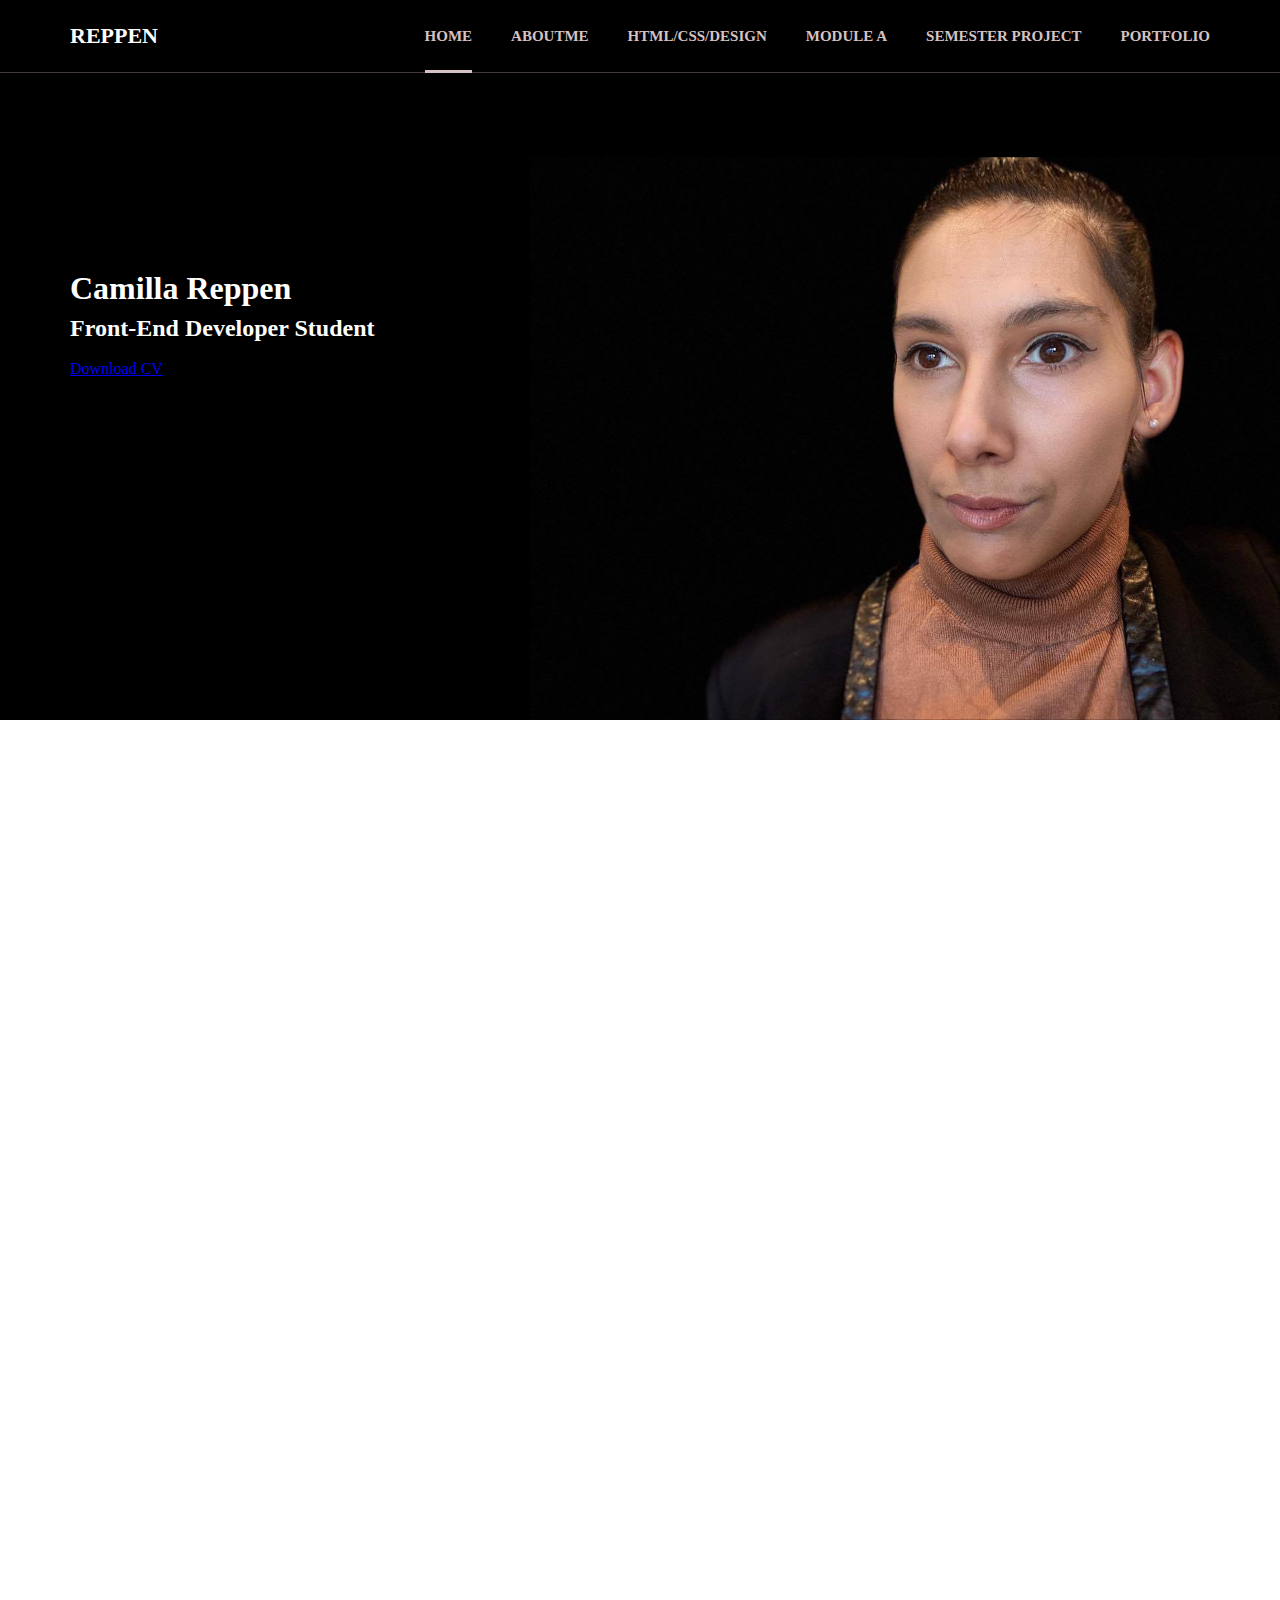
==== index.html @ c0e28844 "started-hero-banner" ====
<!DOCTYPE html>
<html lang="en">
<head>
    <meta charset="UTF-8">
    <meta name="viewport" content="width=device-width, initial-scale=1.0">
    <meta http-equiv="X-UA-Compatible" content="ie=edge">
    <link rel="stylesheet" href="./css/style.css">
    <title>Homepage</title>
</head>
<body>
    <!--Start Header-->
    <div class="wrapper">
<header>
    
<div class="container">
    <div class="row">
        <div class="brand-name">
            <a href="" class="logo">Reppen</a>
        </div>
    <div class="navbar">
            <ul>
                <li><a href="" class="active">Home</a></li>
                <li><a href="">AboutMe</a></li>
                <li><a href="">HTML/CSS/DESIGN</a></li>
                <li><a href="">Module A</a></li>
                <li><a href="">Semester Project</a></li>
                <li><a href="">Portfolio</a></li>
            </ul>
         </div>
        </div>
</div>
    
</header>
<!-- End Header-->

<!-- Start Home-->

<section class="home">
    <img src="images/hero-image.jpg">
    <div class="container">
        <div class="row full-screen">
            <div class="block"> 
            <div class="home-content">
                <h1>Camilla Reppen</h1>
                <h2>Front-End Developer Student</h2>
                <div class="cv-btn">
                    <a href="http://camilla-reppen.com/reppen/cv-camilla.pdf">Download CV</a>
                </div> 
            </div>
        </div>
        
        </div>
       
    </div>
</section>
<!-- End Home-->
</div>
</body>
</html>
---- css/style.css ----
*{
    box-sizing: border-box;
    margin: 0;
}

.container {
    max-width: 1140px;
    margin: auto;
}
.row {
    display: flex;
    flex-wrap: wrap;
}
header {
    position: absolute;
    left: 0px;
    right: 0px;
    border-bottom: 1px solid #423940;
    padding: 0px 15px;
    z-index: 10;
}
header .row {
    justify-content: space-between;
    align-items: center;
}
header .brand-name a {
    text-decoration: none;
    font-size: 22px;
    font-weight: 600;
    color: #ffffff;
    text-transform: uppercase;
    position: relative;
}

header .navbar ul {
    list-style: none;
    padding: 0;
    margin: 0;
}
header .navbar ul li {
    display: inline-block;
    margin-left: 35px;
}
header .navbar ul li a {
    font-size: 15px;
    text-decoration: none;
    line-height: 72px;
    color: #D6C2C2;
    display: block;
    font-weight: 600;
    position: relative;
    text-transform: uppercase;
}
header .navbar ul li a.active::before {
    content: '';
    height: 3px;
    background-color: #D6C2C2;
    width: 100%;
    position: absolute;
    left: 0px;
    bottom: -1px;
}
.home img {
    background-size: cover;
    background-position: center;
    width: 100%;
    position: relative;
}
.home .full-screen {
    min-height: 100vh;
}
.home h1 {
    position: absolute;
    top: 30%;
    color: #ffffff;
}
.home h2 {
    top: 35%;
    position: absolute;
    color: #ffffff;
}
.home .cv-btn {
    position: absolute;
    top: 40%;
}
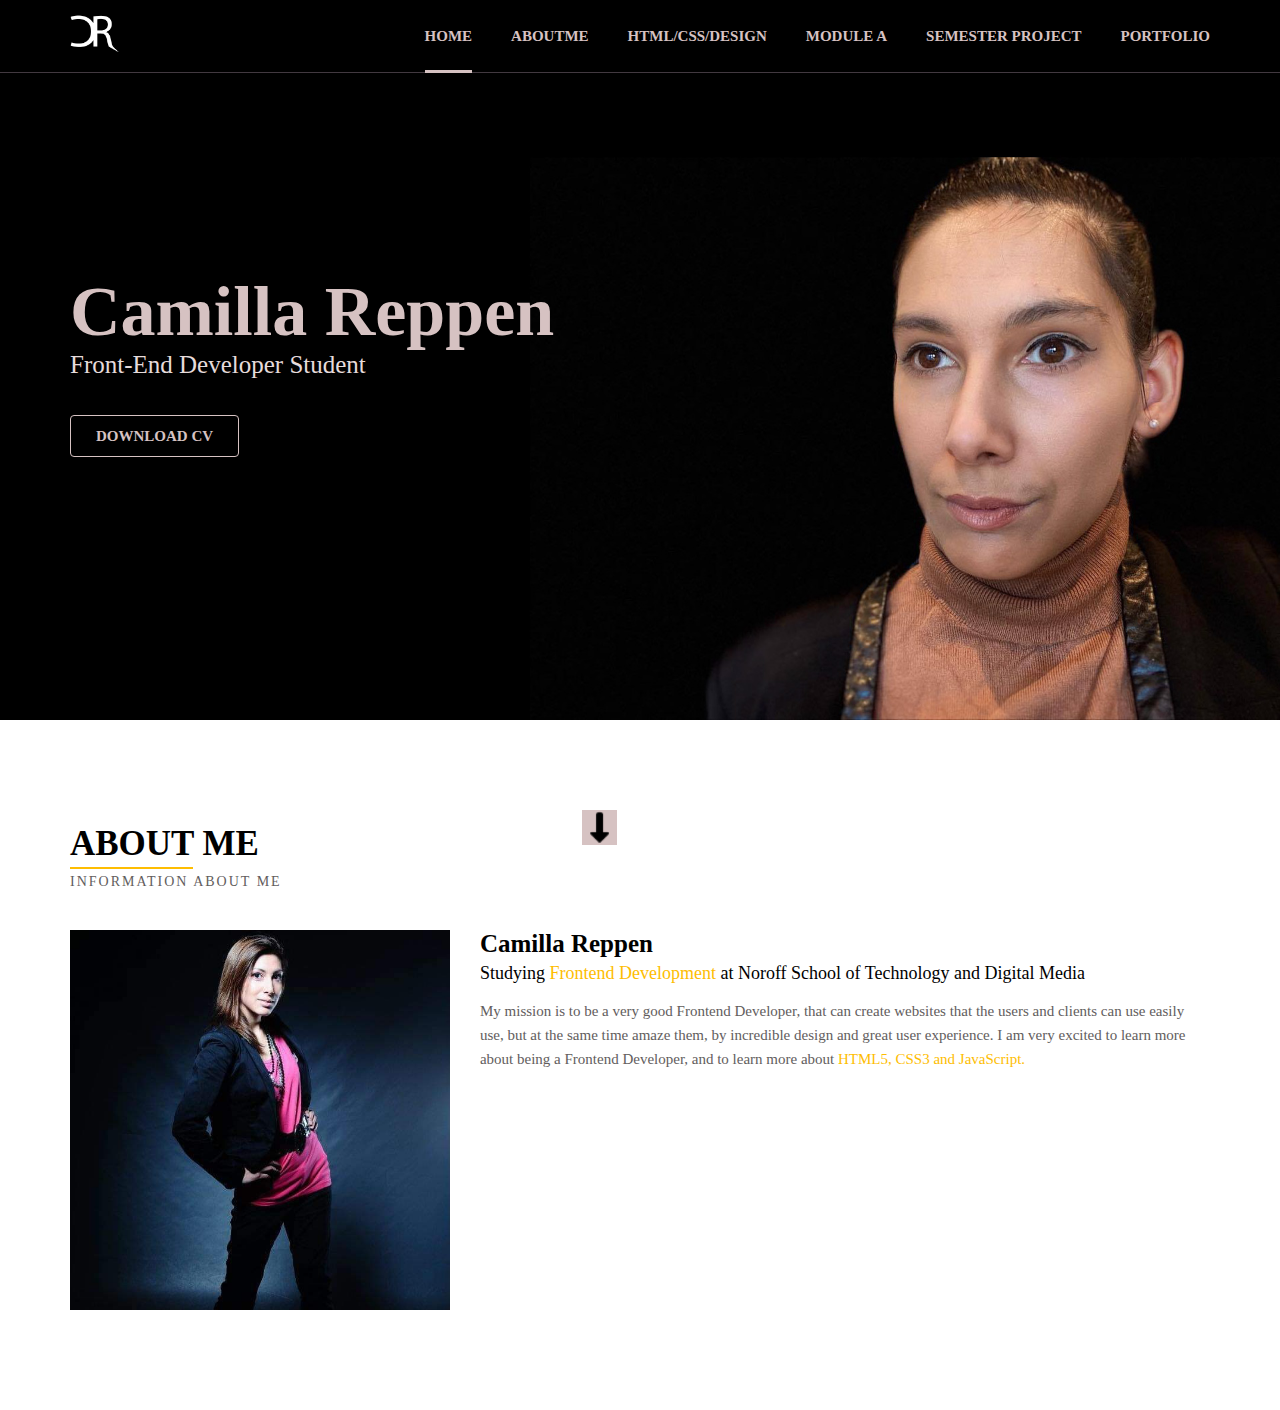
==== commit 5681cffa: "started-aboutMe" ====
--- a/index.html
+++ b/index.html
@@ -1,5 +1,6 @@
 <!DOCTYPE html>
 <html lang="en">
+
 <head>
     <meta charset="UTF-8">
     <meta name="viewport" content="width=device-width, initial-scale=1.0">
@@ -7,53 +8,87 @@
     <link rel="stylesheet" href="./css/style.css">
     <title>Homepage</title>
 </head>
+
 <body>
     <!--Start Header-->
-    <div class="wrapper">
-<header>
-    
-<div class="container">
-    <div class="row">
-        <div class="brand-name">
-            <a href="" class="logo">Reppen</a>
-        </div>
-    <div class="navbar">
-            <ul>
-                <li><a href="" class="active">Home</a></li>
-                <li><a href="">AboutMe</a></li>
-                <li><a href="">HTML/CSS/DESIGN</a></li>
-                <li><a href="">Module A</a></li>
-                <li><a href="">Semester Project</a></li>
-                <li><a href="">Portfolio</a></li>
-            </ul>
-         </div>
-        </div>
-</div>
-    
-</header>
-<!-- End Header-->
 
-<!-- Start Home-->
+    <header>
 
-<section class="home">
-    <img src="images/hero-image.jpg">
-    <div class="container">
-        <div class="row full-screen">
-            <div class="block"> 
-            <div class="home-content">
-                <h1>Camilla Reppen</h1>
-                <h2>Front-End Developer Student</h2>
-                <div class="cv-btn">
-                    <a href="http://camilla-reppen.com/reppen/cv-camilla.pdf">Download CV</a>
-                </div> 
+        <div class="container">
+            <div class="row">
+                <div class="brand-name">
+                    <a href="" class="logo"><img src="images/Untitled-1.png" width="50px;"> </a>
+                </div>
+                <div class="navbar">
+                    <ul>
+                        <li><a href="" class="active">Home</a></li>
+                        <li><a href="">AboutMe</a></li>
+                        <li><a href="">HTML/CSS/DESIGN</a></li>
+                        <li><a href="">Module A</a></li>
+                        <li><a href="">Semester Project</a></li>
+                        <li><a href="">Portfolio</a></li>
+                    </ul>
+                </div>
             </div>
         </div>
-        
+
+    </header>
+    <!-- End Header-->
+
+    <!-- Start Home-->
+
+    <section class="home">
+        <img src="images/hero-image.jpg">
+        <div class="container">
+            <div class="row full-screen">
+                <div class="block">
+                    <div class="home-content">
+                        <h1>Camilla Reppen</h1>
+                        <h2>Front-End Developer Student</h2>
+                        <div class="cv-btn">
+                            <a href="http://camilla-reppen.com/reppen/cv-camilla.pdf">Download CV</a>
+                        </div>
+                    </div>
+                </div>
+                <div class="arrow">
+                    <img src="images/icons8-down-arrow-30.png">
+                </div>
+            </div>
         </div>
-       
-    </div>
-</section>
-<!-- End Home-->
-</div>
+    </section>
+    <!-- End Home-->
+
+    <!-- Start About Me-->
+    <section class="about-me">
+        <div class="container">
+            <div class="row">
+                <div class="section-title">
+                    <h1>About Me</h1>
+                    <p class="small">Information About Me</p>
+                </div>
+            </div>
+            <div class="row">
+                <div class="about-content">
+                    <div class="row">
+                    <div class="about-img">
+                        <img src="images/img2.jpg" width="400px">
+                    </div>
+                    <div class="text">
+                        <h4>Camilla Reppen</h4>
+                        <h6>Studying <span>Frontend Development</span> at Noroff School of Technology and Digital Media
+                        </h6>
+                        <p>My mission is to be a very good Frontend Developer, that can create 
+                            websites that the users and clients can use easily use, but at the same time 
+                            amaze them, by incredible design and great user experience. I
+                            am very excited to learn more about being a Frontend Developer, and to learn more about
+                        <span>HTML5, CSS3 and JavaScript.</span> </p>
+                    </div>
+                </div>
+                </div>
+            </div>
+        </div>
+        <!-- End About Me-->
+
 </body>
+
 </html>--- a/css/style.css
+++ b/css/style.css
@@ -1,10 +1,10 @@
-
 
 *{
     box-sizing: border-box;
     margin: 0;
 }
 
+ /* NAVIGATION*/
 .container {
     max-width: 1140px;
     margin: auto;
@@ -53,36 +53,147 @@
     position: relative;
     text-transform: uppercase;
 }
-header .navbar ul li a.active::before {
+header .navbar ul li a::before {
     content: '';
     height: 3px;
     background-color: #D6C2C2;
-    width: 100%;
+    width: 0%;
     position: absolute;
     left: 0px;
     bottom: -1px;
+    transition: all .5s ease;
 }
+header .navbar ul li a:hover::before {
+    width: 100%;
+    left: 0;
+}
+header .navbar ul li a.active::before {
+    width: 100%;
+    left: 0;
+}
+ /* HOMEPAGE */
 .home img {
     background-size: cover;
     background-position: center;
     width: 100%;
     position: relative;
 }
-.home .full-screen {
-    min-height: 100vh;
-}
 .home h1 {
     position: absolute;
     top: 30%;
-    color: #ffffff;
+    color: #D6C2C2;
+    font-size: 70px;
+    font-weight: 600;
+    margin: 0;
+    line-height: 1.2;
 }
 .home h2 {
     top: 35%;
     position: absolute;
-    color: #ffffff;
+    color: #E6DBDB;
+    font-size: 25px;
+    font-weight: 500;
+    margin: 0;
+    padding: 0;
+    line-height: 4;
 }
 .home .cv-btn {
     position: absolute;
     top: 40%;
+    line-height: 7;
+    padding-top: 20px;
 }
-
+.home .cv-btn a {
+    border-radius: 4px;
+    color: #D6C2C2;
+    border: 1px solid #D6C2C2;
+    padding: 12px 25px;
+    text-decoration: none;
+    font-size: 15px;
+    text-transform: uppercase;
+    font-weight: 600;
+    transition: all .5s ease;
+    background-color: transparent;
+}
+.home .cv-btn a:hover {
+    background-color: #D6C2C2;
+    color: black;
+}
+.home .arrow img {
+    background-color: #D6C2C2;
+    position: absolute;
+    width: 35px;
+    top: 90%;
+    margin-left: 40%;
+}
+ /* ABOUT ME */
+.about-me {
+  padding: 100px 15px;
+}
+.about-me .section-title {
+    flex: 0 0 100%;
+    max-width: 100%;
+    margin-bottom: 40px;
+}
+.about-me .section-title h1 {
+    display: inline-block;
+    font-size: 35px;
+    text-transform: uppercase;
+    font-weight: 700;
+    margin: 0 0 5px;
+    color: black;
+    position: relative;
+    padding-bottom: 5px;
+}
+.about-me .section-title h1:before {
+    content: '';
+    left: 0;
+    position: absolute;
+    height: 2px;
+    right: 35%;
+    background-color: #febd01;
+    bottom: 0px;
+}
+.about-me .section-title p.small {
+    display: block;
+    color: #625D5D;
+    text-transform: uppercase;
+    font-size: 14px;
+    font-weight: 400;
+    letter-spacing: 2px;
+}
+.about-me .about-content .about-img {
+    flex: 0 0 33.33%;
+    max-width: 33.33%;
+}
+.about-me .about-content .about-img img {
+    width: 100%;
+    display: block;
+}
+.about-me .about-content .text {
+    flex: 0 0 66.66%;
+    max-width: 66.66%;
+    padding-left: 30px;
+}
+.about-me .about-content .text h4 {
+    font-size: 25px;
+    font-weight: 600;
+    margin: 0 0 5px;
+}
+.about-me .about-content .text h6 {
+    font-size: 18px;
+    font-weight: 500;
+    margin: 0 0 15px;
+}
+.about-me .about-content .text h6 span {
+    color: #febd01;
+}
+.about-me .about-content .text p {
+    font-size: 15px;
+    font-weight: 400;
+    line-height: 24px;
+    color: #625D5D;
+}
+.about-me .about-content .text p span {
+    color: #febd01;
+}
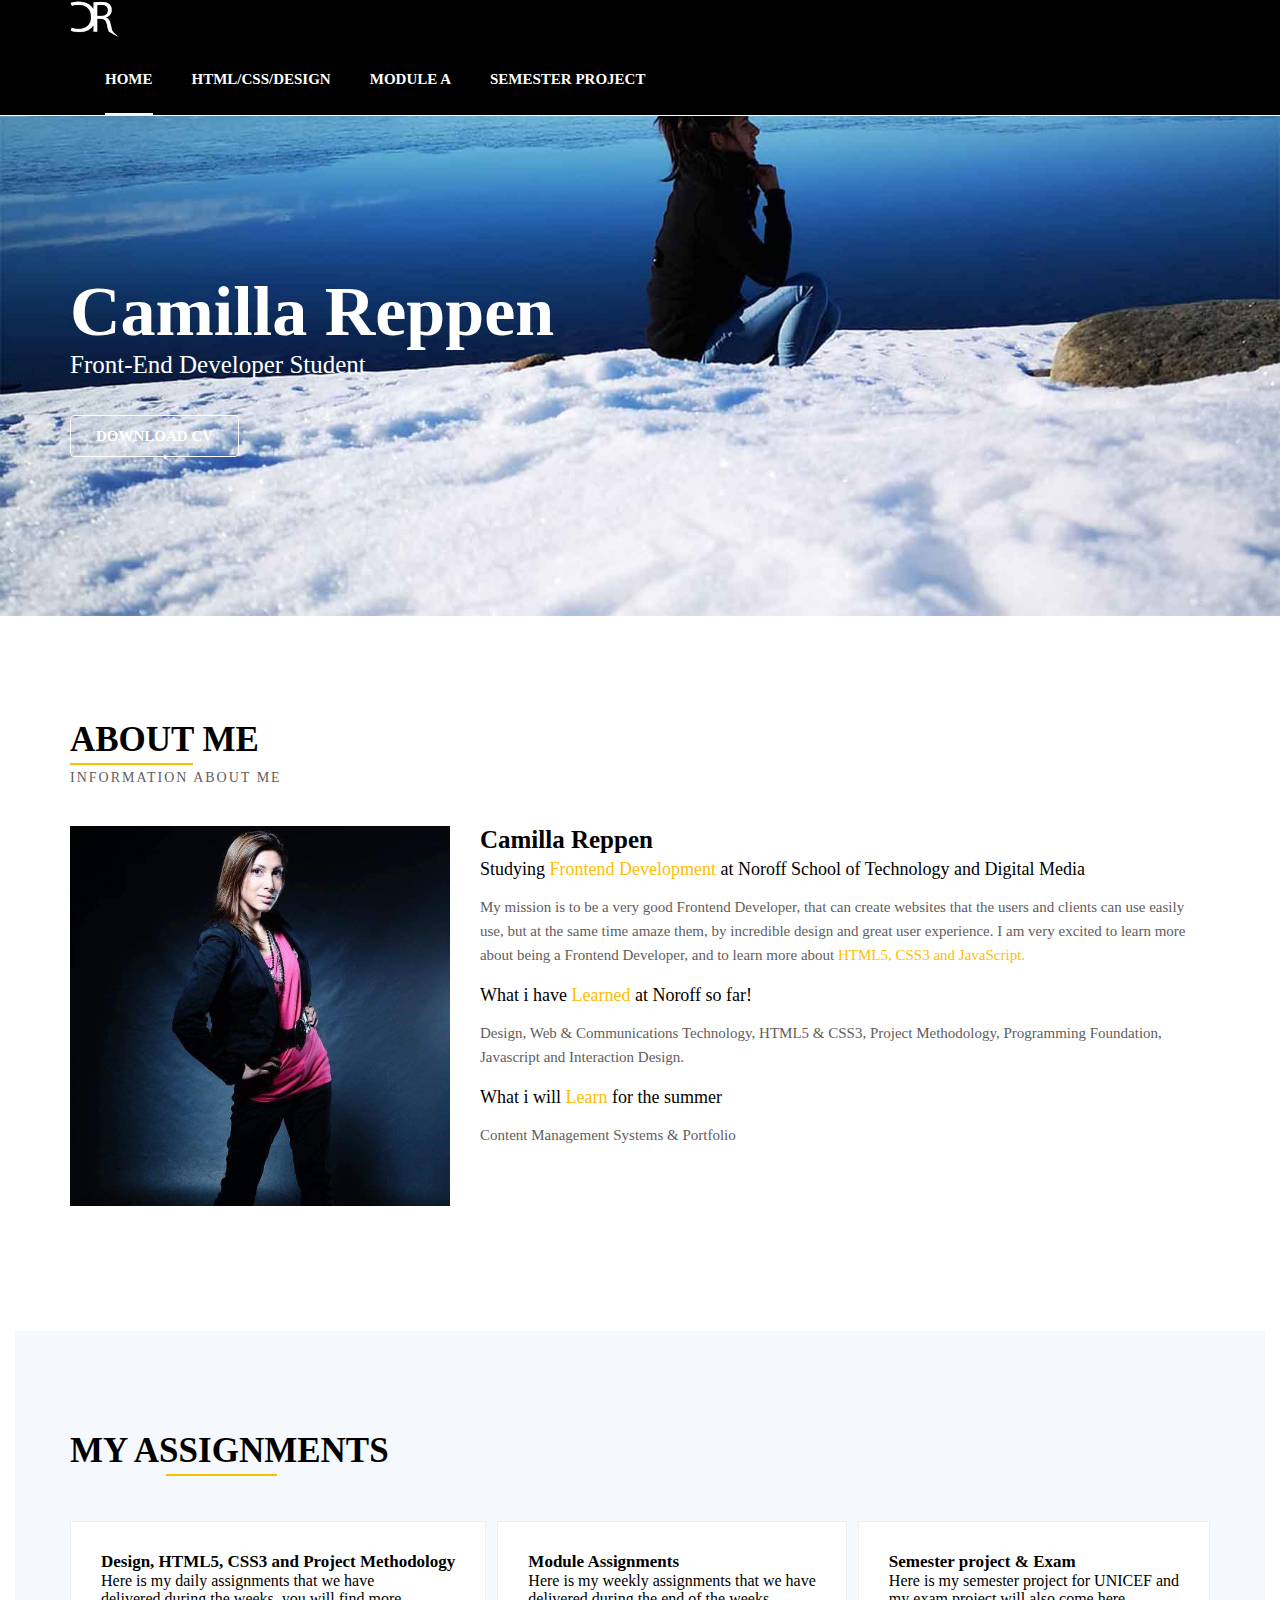
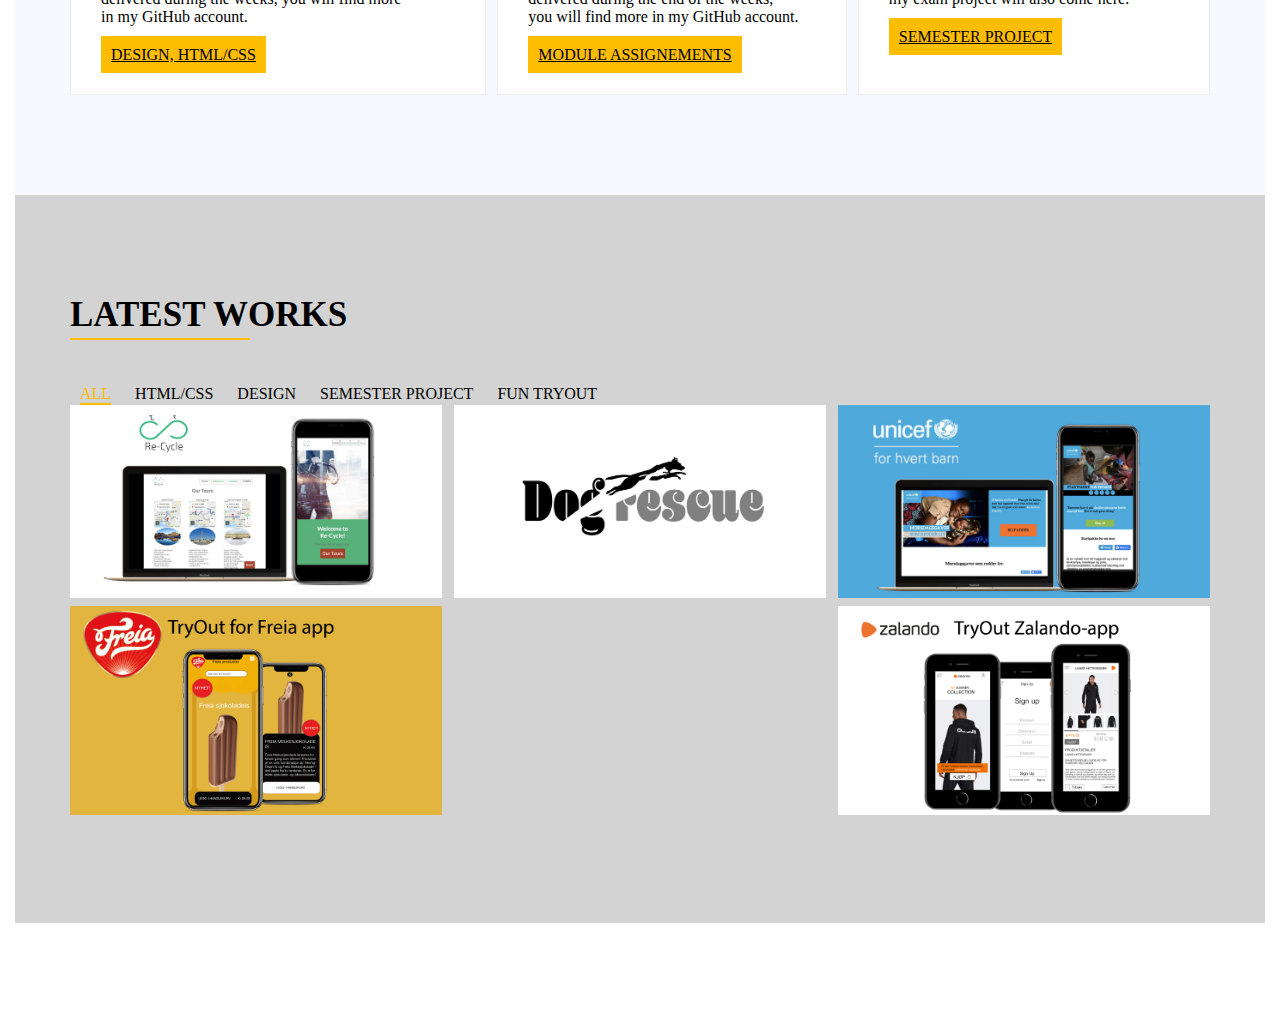
==== commit fd4c2da8: "in progress" ====
--- a/index.html
+++ b/index.html
@@ -15,18 +15,16 @@
     <header>
 
         <div class="container">
-            <div class="row">
+            <div class="row-navbar">
                 <div class="brand-name">
                     <a href="" class="logo"><img src="images/Untitled-1.png" width="50px;"> </a>
                 </div>
                 <div class="navbar">
                     <ul>
-                        <li><a href="" class="active">Home</a></li>
-                        <li><a href="">AboutMe</a></li>
-                        <li><a href="">HTML/CSS/DESIGN</a></li>
-                        <li><a href="">Module A</a></li>
-                        <li><a href="">Semester Project</a></li>
-                        <li><a href="">Portfolio</a></li>
+                        <li><a href="index.html" class="active">Home</a></li>
+                        <li><a href="html&css.html">HTML/CSS/DESIGN</a></li>
+                        <li><a href="module.html">Module A</a></li>
+                        <li><a href="semester.html">Semester Project</a></li>
                     </ul>
                 </div>
             </div>
@@ -38,7 +36,7 @@
     <!-- Start Home-->
 
     <section class="home">
-        <img src="images/hero-image.jpg">
+        <img src="images/me.jpg">
         <div class="container">
             <div class="row full-screen">
                 <div class="block">
@@ -49,9 +47,6 @@
                             <a href="http://camilla-reppen.com/reppen/cv-camilla.pdf">Download CV</a>
                         </div>
                     </div>
-                </div>
-                <div class="arrow">
-                    <img src="images/icons8-down-arrow-30.png">
                 </div>
             </div>
         </div>
@@ -70,25 +65,133 @@
             <div class="row">
                 <div class="about-content">
                     <div class="row">
-                    <div class="about-img">
-                        <img src="images/img2.jpg" width="400px">
+                        <div class="about-img">
+                            <img src="images/img2.jpg" width="400px">
+                        </div>
+                        <div class="text">
+                            <h4>Camilla Reppen</h4>
+                            <h6>Studying <span>Frontend Development</span> at Noroff School of Technology and Digital
+                                Media
+                            </h6>
+                            <p>My mission is to be a very good Frontend Developer, that can create
+                                websites that the users and clients can use easily use, but at the same time
+                                amaze them, by incredible design and great user experience. I
+                                am very excited to learn more about being a Frontend Developer, and to learn more about
+                                <span>HTML5, CSS3 and JavaScript.</span> </p>
+                            <br>
+                            <h6>What i have <span>Learned</span> at Noroff so far!
+                            </h6>
+                            <p>Design, Web & Communications Technology, HTML5 & CSS3,
+                                Project Methodology, Programming Foundation, Javascript and Interaction Design.
+                            </p>
+                            <br>
+                            <h6>What i will <span>Learn</span> for the summer</h6>
+                            <p>Content Management Systems & Portfolio</p>
+                        </div>
                     </div>
-                    <div class="text">
-                        <h4>Camilla Reppen</h4>
-                        <h6>Studying <span>Frontend Development</span> at Noroff School of Technology and Digital Media
-                        </h6>
-                        <p>My mission is to be a very good Frontend Developer, that can create 
-                            websites that the users and clients can use easily use, but at the same time 
-                            amaze them, by incredible design and great user experience. I
-                            am very excited to learn more about being a Frontend Developer, and to learn more about
-                        <span>HTML5, CSS3 and JavaScript.</span> </p>
-                    </div>
-                </div>
                 </div>
             </div>
         </div>
         <!-- End About Me-->
 
+        <!-- Start My assignments-->
+        <div class="assignments">
+            <div class="container">
+                <div class="row">
+                    <div class="section-title text-center">
+                        <h1>My Assignments</h1>
+                    </div>
+                </div>
+                <div class="row">
+                    <div class="assignments-content">
+                            <div class="box">
+                                <h5>Design, HTML5, CSS3 and Project Methodology</h5>
+                                <p>Here is my daily assignments that we have<br> delivered during the weeks,
+                                    you will find more<br> in my GitHub account.
+                                </p>
+                                <div class="buttons"><a href="html&css.html">DESIGN, HTML/CSS</a> </div>
+                            </div>
+                            <div class="box">
+                                <h5>Module Assignments</h5>
+                                <p>Here is my weekly assignments that we have<br> delivered during the end of the weeks,<br>
+                                    you will find more in my GitHub account.
+                                </p>
+                                <div class="buttons"> <a href="module.html">MODULE ASSIGNEMENTS</a></div>
+                            </div>
+                            <div class="box">
+                                <h5>Semester project & Exam</h5>
+                                <p>Here is my semester project for UNICEF and <br>my exam project will also come here.
+                                </p>
+                                <div class="buttons"><a href="semester.html">SEMESTER PROJECT</a> </div>
+                            </div>
+                    </div>
+                </div>
+            </div>
+        </div>
+            <!-- End My assignments-->
+
+            <!-- Start portfolio Work-->
+        <section class="portfolio">
+            <div class="container">
+                <div class="row">
+                    <div class="section-title text-center">
+                        <h1>Latest Works</h1>
+                    </div>
+                    <div class="row">
+                        <div class="filter-buttons">
+                            <ul>
+                                <li class="active" data-targen="all">All</li>
+                                <li data-targen="html/css">HTML/CSS</li>
+                                <li data-targen="design">Design</li>
+                                <li data-targen="semesterproject">Semester Project</li>
+                                <li data-targen="tryout">Fun Tryout</li>
+                            </ul>
+                        </div>
+                    </div>
+                    <div class="row">
+                        <div class="portfolio-gallery">
+                            <div class="item" data-id="html/css">
+                                <img src="images/re-cycle-image.jpg" alt="portfolio">
+                                <div class="overlay">
+                                    <span class="fa fa-plus"></span>
+                                    <h4>HTML/CSS</h4>
+                                </div>
+                            </div>
+                            <div class="item" data-id="design">
+                                <img src="images/dog-recue-logo.jpg" alt="portfolio">
+                                <div class="overlay">
+                                    <span class="fa fa-plus"></span>
+                                    <h4>Design</h4>
+                                </div>
+                            </div>
+                            <div class="item" data-id="semesterproject">
+                                <img src="images/image-unicef.jpg" alt="portfolio">
+                                <div class="overlay">
+                                    <span class="fa fa-plus"></span>
+                                    <h4>Semester Project</h4>
+                                </div>
+                            </div>
+                            <div class="item" data-id="tryout">
+                                <img src="images/freia-app.jpg" alt="portfolio">
+                                <div class="overlay">
+                                    <span class="fa fa-plus"></span>
+                                    <h4>Fun Tryout</h4>
+                                </div>
+                            </div>
+                            <div class="item" data-id="tryout">
+                                <img src="images/zalando-app.jpg" alt="portfolio">
+                                <div class="overlay">
+                                    <span class="fa fa-plus"></span>
+                                    <h4>Fun Tryout</h4>
+                                </div>
+                            </div>
+                        </div>
+                    </div>
+                </div>
+            </div>
+        </section>
+        
+
 </body>
 
 </html>--- a/css/style.css
+++ b/css/style.css
@@ -17,9 +17,10 @@
     position: absolute;
     left: 0px;
     right: 0px;
-    border-bottom: 1px solid #423940;
+    border-bottom: 1px solid white;
     padding: 0px 15px;
     z-index: 10;
+    background-color: black;
 }
 header .row {
     justify-content: space-between;
@@ -33,7 +34,6 @@
     text-transform: uppercase;
     position: relative;
 }
-
 header .navbar ul {
     list-style: none;
     padding: 0;
@@ -47,7 +47,7 @@
     font-size: 15px;
     text-decoration: none;
     line-height: 72px;
-    color: #D6C2C2;
+    color: white;
     display: block;
     font-weight: 600;
     position: relative;
@@ -56,7 +56,7 @@
 header .navbar ul li a::before {
     content: '';
     height: 3px;
-    background-color: #D6C2C2;
+    background-color: whitesmoke;
     width: 0%;
     position: absolute;
     left: 0px;
@@ -77,11 +77,12 @@
     background-position: center;
     width: 100%;
     position: relative;
+    flex: 0 0 33.33%;
 }
 .home h1 {
     position: absolute;
     top: 30%;
-    color: #D6C2C2;
+    color: white;
     font-size: 70px;
     font-weight: 600;
     margin: 0;
@@ -90,7 +91,7 @@
 .home h2 {
     top: 35%;
     position: absolute;
-    color: #E6DBDB;
+    color: white;
     font-size: 25px;
     font-weight: 500;
     margin: 0;
@@ -105,8 +106,8 @@
 }
 .home .cv-btn a {
     border-radius: 4px;
-    color: #D6C2C2;
-    border: 1px solid #D6C2C2;
+    color: white;
+    border: 1px solid white;
     padding: 12px 25px;
     text-decoration: none;
     font-size: 15px;
@@ -119,12 +120,9 @@
     background-color: #D6C2C2;
     color: black;
 }
-.home .arrow img {
-    background-color: #D6C2C2;
-    position: absolute;
-    width: 35px;
-    top: 90%;
-    margin-left: 40%;
+
+.home-content{
+    flex: 0 0 66.66%;
 }
  /* ABOUT ME */
 .about-me {
@@ -197,3 +195,107 @@
 .about-me .about-content .text p span {
     color: #febd01;
 }
+
+/* assignments */
+
+.assignments {
+    background-color: #f5f8fd;
+    padding: 100px 0px;
+    margin-top: 10%;
+}
+.assignments .section-title h1:before {
+    left: 30%;
+}
+.assignments .assignments-content {
+    flex: 0 0 100%;
+    max-width: 100%;
+    display: flex;
+    flex-wrap: wrap;
+    justify-content: space-between;
+}
+.assignments .assignments-content .box {
+    background-color: #ffffff;
+    padding: 30px;
+    flex: 0 0 calc(33.33% -20px);
+    border: 1px solid #eeeeee;
+}
+.assignments .assignments-content .box h5 {
+    font-size: 17px;
+    font-weight: 600;
+    color: #000000;
+    margin: 0;
+}
+.assignments .assignments-content .box p {
+    margin-bottom: 20px;
+}
+.buttons a {
+    background-color: #febd01;
+    color: black;
+    padding: 10px;
+}
+
+/* Portfolio */
+
+.portfolio {
+    padding: 100px 15px;
+    background-color: lightgray;
+}
+.portfolio .section-title h1:before {
+    left: 30;
+}
+.portfolio .filter-buttons {
+    flex: 0 0 100%;
+    max-width: 100%;
+}
+.portfolio .filter-buttons ul {
+    list-style: none;
+    text-align: center;
+    padding: 0;
+}
+.portfolio .filter-buttons ul li {
+    display: inline-block;
+    margin: 0px 10px;
+    font-weight: 500;
+    color: #000000;
+    font-size: 16px;
+    text-transform: uppercase;
+    cursor: pointer;
+    padding-bottom: 0px;
+}
+.portfolio .filter-buttons ul li.active {
+    color: #febd01;
+    border-bottom: 2px solid #febd01;
+}
+.portfolio .portfolio-gallery {
+    flex: 0 0 100%;
+    max-width: 100%;
+    display: flex;
+    flex-wrap: wrap;
+    justify-content: space-between;
+}
+.portfolio .portfolio-gallery .item {
+    flex: 0 0 calc(33.33% - 8px);
+    max-width: calc(33.33% - 8px);
+    margin-bottom: 8px;
+}
+.portfolio .portfolio-gallery .item img {
+    width: 100%;
+    display: block;
+}
+.portfolio .portfolio-gallery .item .overlay {
+    display: none;
+}
+
+/* Assignments */
+.daysAssigments a {
+    background-color: #febd01;
+    color: black;
+    padding: 5px;
+}
+.daysAssigments h5 {
+    margin-bottom: 5%;
+    font-size: 20px;
+}
+.daysAssigments p {
+    margin-top: 5%;
+}
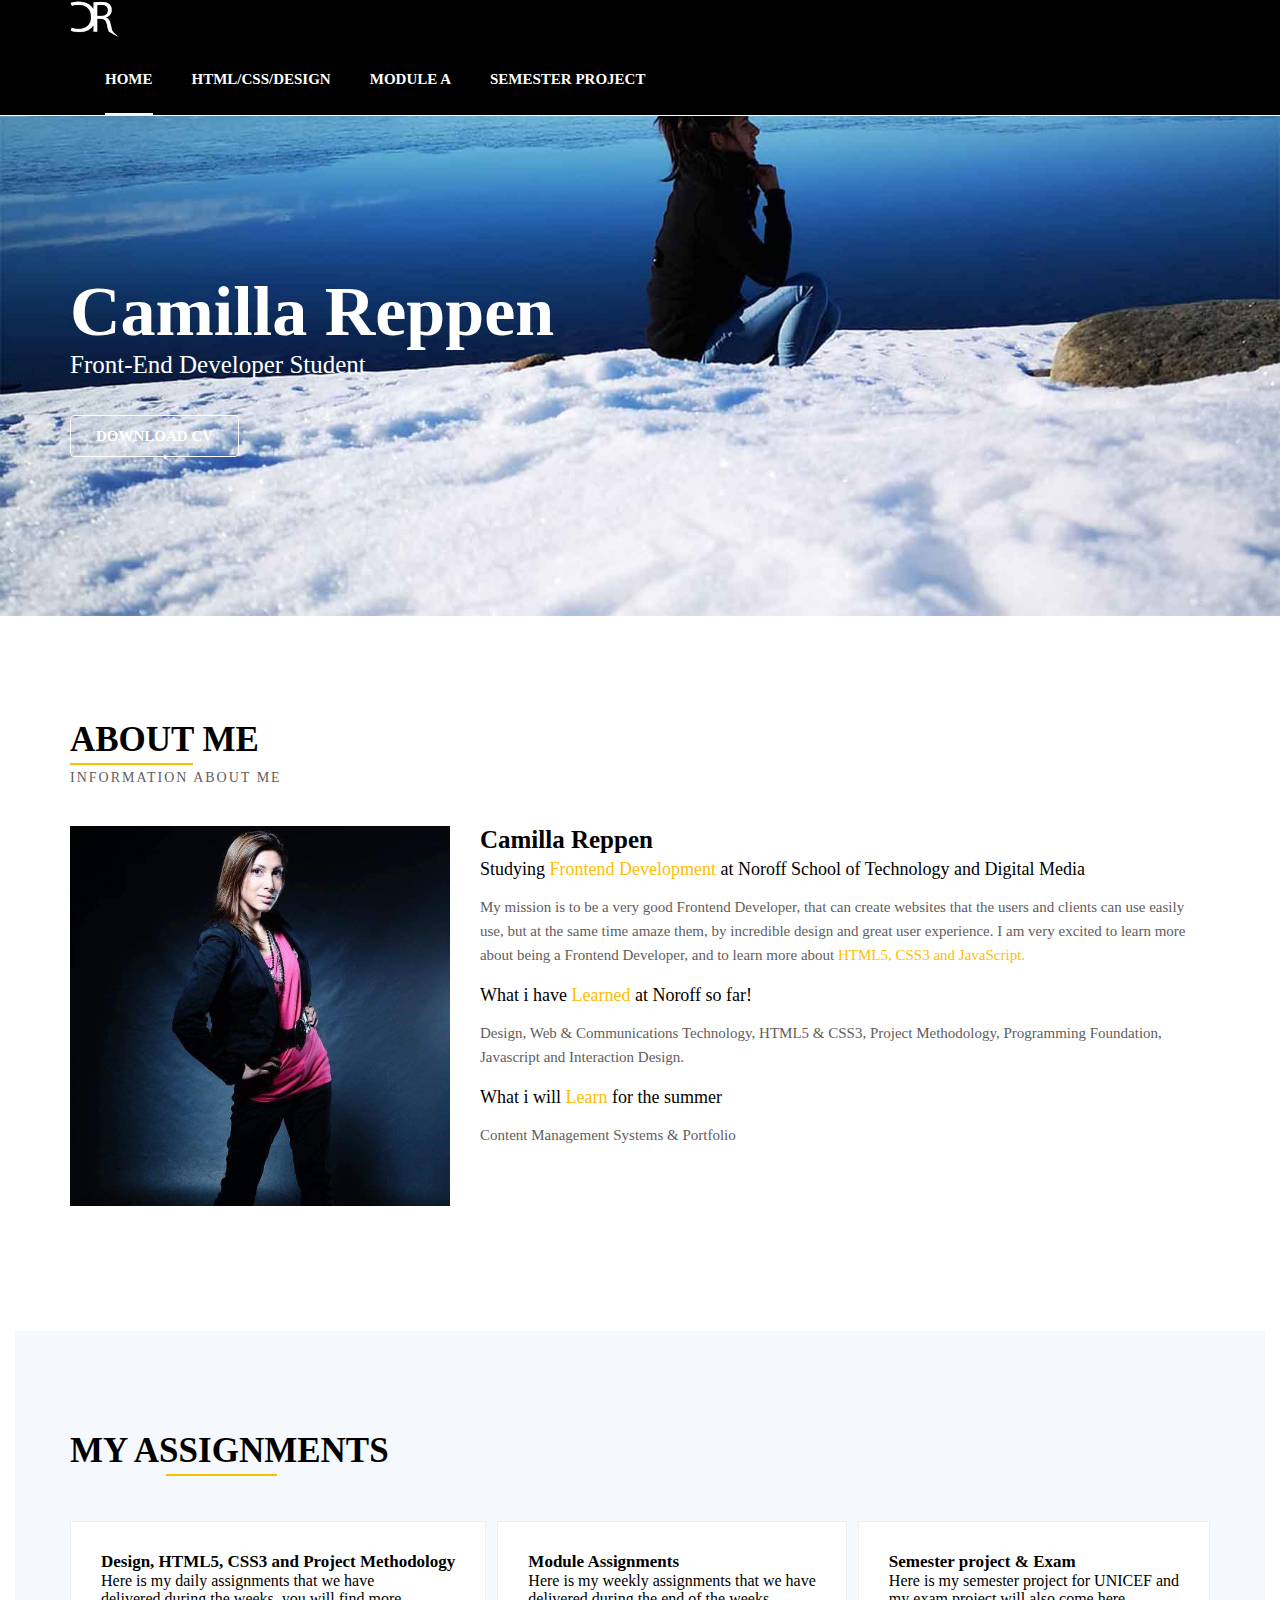
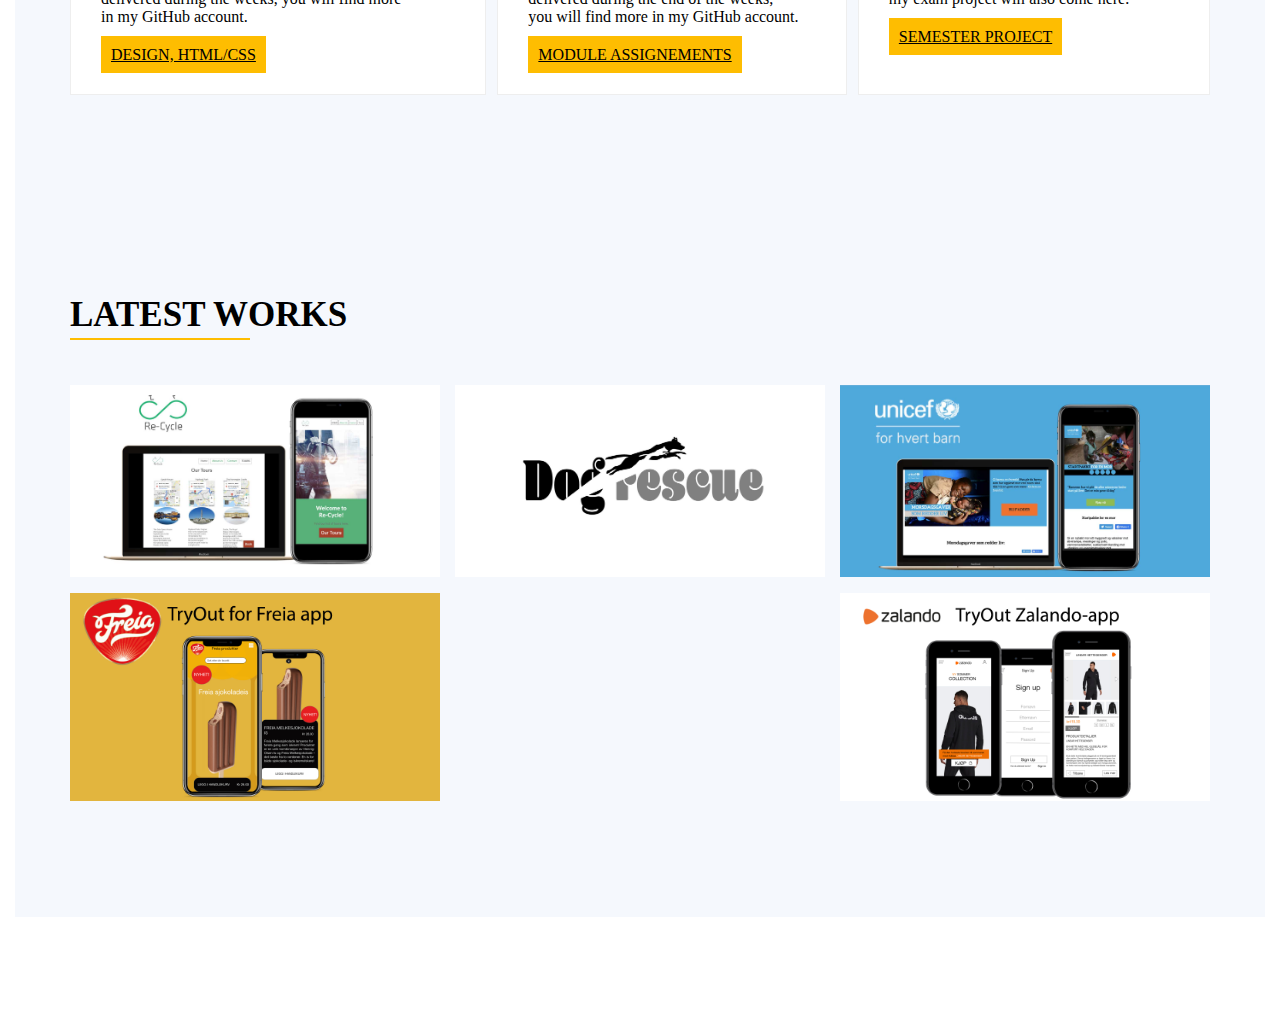
==== commit 631b1754: "still in progress" ====
--- a/index.html
+++ b/index.html
@@ -138,50 +138,34 @@
                         <h1>Latest Works</h1>
                     </div>
                     <div class="row">
-                        <div class="filter-buttons">
-                            <ul>
-                                <li class="active" data-targen="all">All</li>
-                                <li data-targen="html/css">HTML/CSS</li>
-                                <li data-targen="design">Design</li>
-                                <li data-targen="semesterproject">Semester Project</li>
-                                <li data-targen="tryout">Fun Tryout</li>
-                            </ul>
-                        </div>
-                    </div>
-                    <div class="row">
                         <div class="portfolio-gallery">
-                            <div class="item" data-id="html/css">
+                            <div class="item" data-id="htmlCss">
                                 <img src="images/re-cycle-image.jpg" alt="portfolio">
                                 <div class="overlay">
-                                    <span class="fa fa-plus"></span>
                                     <h4>HTML/CSS</h4>
                                 </div>
                             </div>
                             <div class="item" data-id="design">
                                 <img src="images/dog-recue-logo.jpg" alt="portfolio">
                                 <div class="overlay">
-                                    <span class="fa fa-plus"></span>
                                     <h4>Design</h4>
                                 </div>
                             </div>
                             <div class="item" data-id="semesterproject">
                                 <img src="images/image-unicef.jpg" alt="portfolio">
                                 <div class="overlay">
-                                    <span class="fa fa-plus"></span>
                                     <h4>Semester Project</h4>
                                 </div>
                             </div>
                             <div class="item" data-id="tryout">
                                 <img src="images/freia-app.jpg" alt="portfolio">
                                 <div class="overlay">
-                                    <span class="fa fa-plus"></span>
                                     <h4>Fun Tryout</h4>
                                 </div>
                             </div>
                             <div class="item" data-id="tryout">
                                 <img src="images/zalando-app.jpg" alt="portfolio">
                                 <div class="overlay">
-                                    <span class="fa fa-plus"></span>
                                     <h4>Fun Tryout</h4>
                                 </div>
                             </div>
@@ -191,7 +175,6 @@
             </div>
         </section>
         
-
 </body>
 
 </html>--- a/css/style.css
+++ b/css/style.css
@@ -238,7 +238,7 @@
 
 .portfolio {
     padding: 100px 15px;
-    background-color: lightgray;
+    background-color: #f5f8fd;
 }
 .portfolio .section-title h1:before {
     left: 30;
@@ -274,9 +274,10 @@
     justify-content: space-between;
 }
 .portfolio .portfolio-gallery .item {
-    flex: 0 0 calc(33.33% - 8px);
-    max-width: calc(33.33% - 8px);
-    margin-bottom: 8px;
+    flex: 0 0 calc(33.33% - 10px);
+    max-width: calc(33.33% - 10px);
+    margin-bottom: 16px;
+    position: relative;
 }
 .portfolio .portfolio-gallery .item img {
     width: 100%;
@@ -284,6 +285,35 @@
 }
 .portfolio .portfolio-gallery .item .overlay {
     display: none;
+}
+.portfolio .portfolio-gallery .item:hover .overlay {
+    position: absolute;
+    left: 0;
+    top: 0;
+    bottom: 0;
+    right: 0;
+    align-items: center;
+    justify-content: center;
+    display: flex;
+}
+.portfolio .portfolio-gallery .item .overlay h4 {
+    background-color: #febd01;
+    z-index: 10;
+    display: flex;
+    flex-wrap: wrap;
+    flex-direction: column;
+    display: absolute;
+    color: black;
+    cursor: pointer;
+    animation: galleryIcon .8s ease;
+}
+@keyframes galleryIcon {
+    0% {
+        transform: translateY(20%);opacity: 0;
+    }
+    100% {
+        transform: translateY(0); opacity: 1;
+    }
 }
 
 /* Assignments */
@@ -299,3 +329,35 @@
 .daysAssigments p {
     margin-top: 5%;
 }
+.assignment-text h1 {
+    display: inline-block;
+    font-size: 35px;
+    text-transform: uppercase;
+    font-weight: 700;
+    margin: 0 0 5px;
+    color: black;
+    position: relative;
+    padding-bottom: 5px;
+    margin-top: 30%;
+}
+.assignment-text .section-title h1:before {
+    content: '';
+    left: 0;
+    position: absolute;
+    height: 2px;
+    right: 35%;
+    background-color: #febd01;
+    bottom: 0px;
+}
+.assignment-text h6 span {
+    color: #febd01;
+}
+.assignment-text h6 {
+    font-size: 16px;
+}
+.daysAssigments a:hover {
+    color: #febd01;
+    background-color: black;
+}
+
+
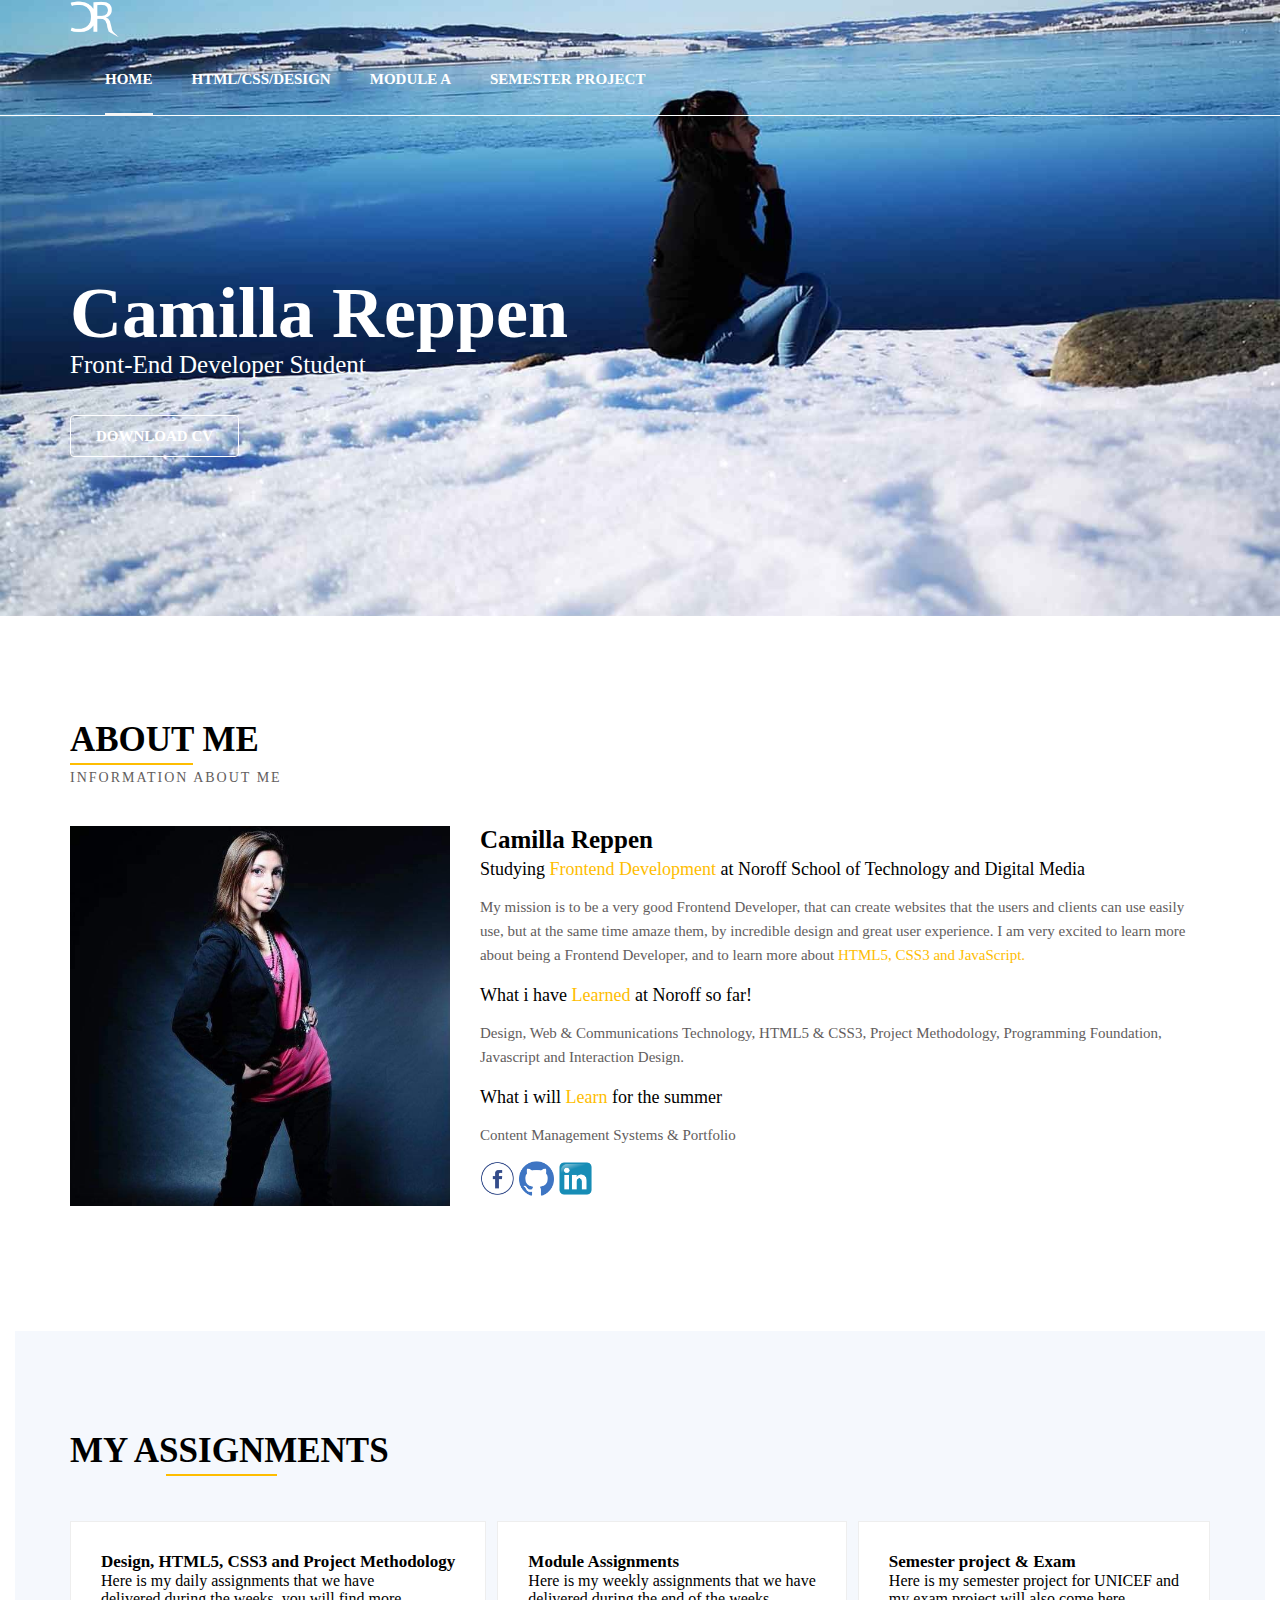
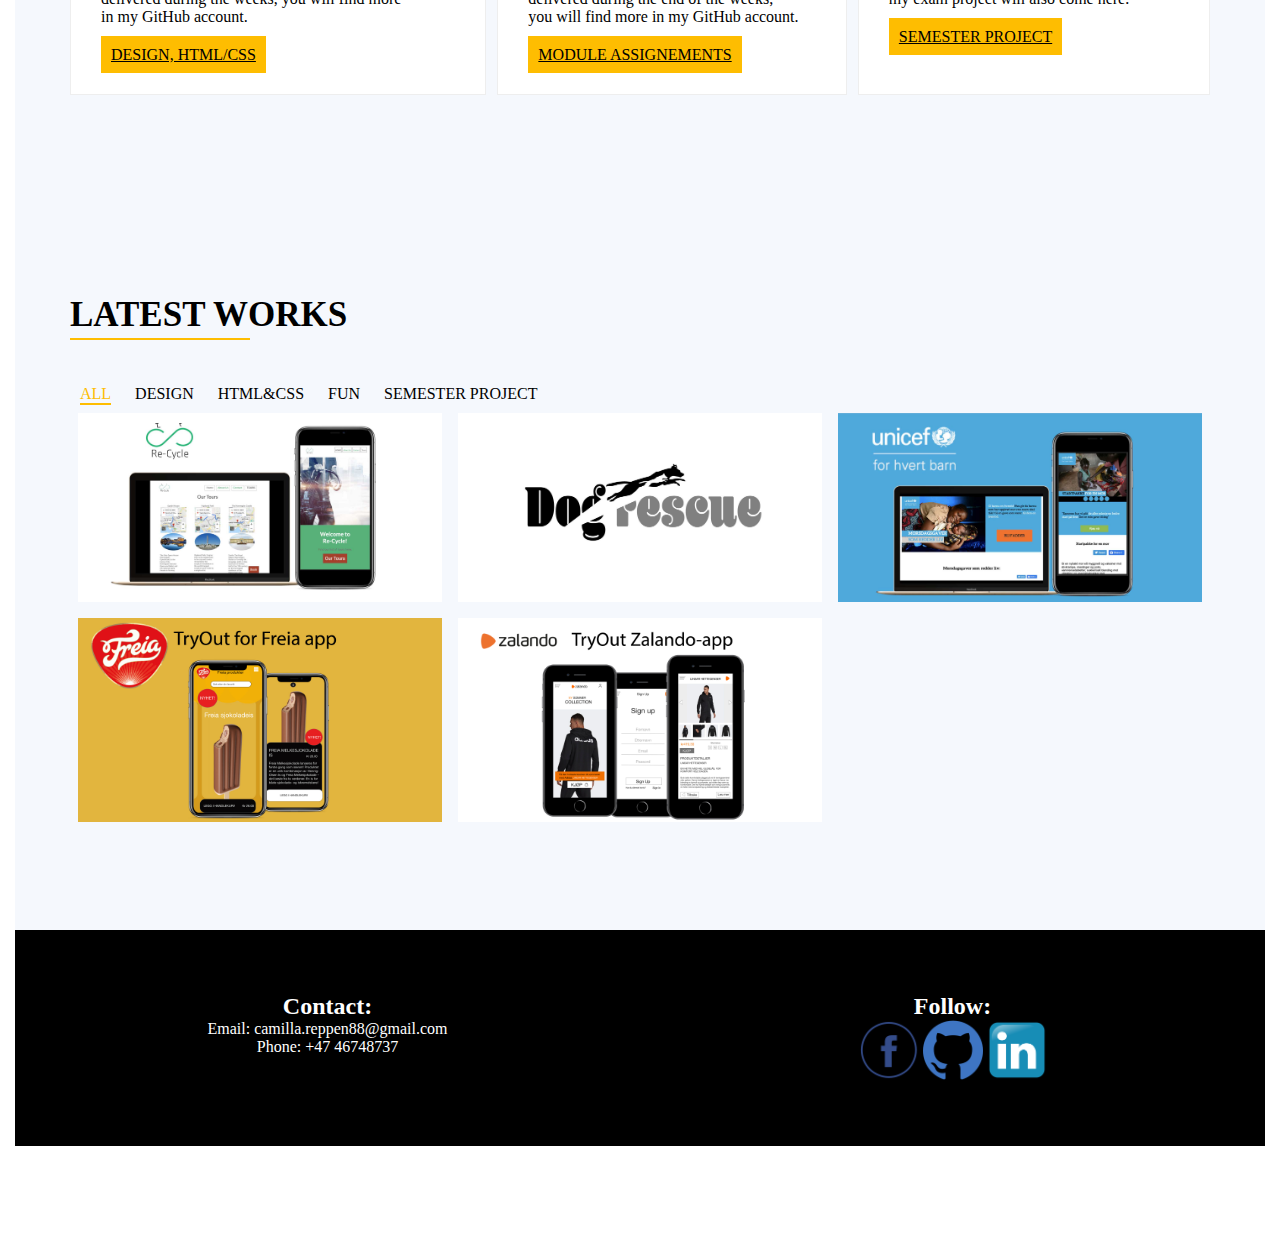
==== commit eafd36d9: "progress" ====
--- a/index.html
+++ b/index.html
@@ -17,7 +17,7 @@
         <div class="container">
             <div class="row-navbar">
                 <div class="brand-name">
-                    <a href="" class="logo"><img src="images/Untitled-1.png" width="50px;"> </a>
+                    <a href="index.html" class="logo"><img src="images/Untitled-1.png" width="50px;"> </a>
                 </div>
                 <div class="navbar">
                     <ul>
@@ -39,8 +39,8 @@
         <img src="images/me.jpg">
         <div class="container">
             <div class="row full-screen">
+                <div class="home-content">
                 <div class="block">
-                    <div class="home-content">
                         <h1>Camilla Reppen</h1>
                         <h2>Front-End Developer Student</h2>
                         <div class="cv-btn">
@@ -87,6 +87,12 @@
                             <br>
                             <h6>What i will <span>Learn</span> for the summer</h6>
                             <p>Content Management Systems & Portfolio</p>
+                            <div class="follow">
+                                <a href="https://www.facebook.com/camilla.reppen.7"><img
+                                        src="images/iconfinder_facebook_313485.png"></a>
+                                <a href="https://github.com/camilla-design"><img src="images/iconfinder_Github_1298743.png"></a>
+                                <a href="https://www.linkedin.com/in/camilla-reppen-18156719b/"></a><img src="images/6891629_preview.png" width="120px">
+                            </div>
                         </div>
                     </div>
                 </div>
@@ -104,33 +110,33 @@
                 </div>
                 <div class="row">
                     <div class="assignments-content">
-                            <div class="box">
-                                <h5>Design, HTML5, CSS3 and Project Methodology</h5>
-                                <p>Here is my daily assignments that we have<br> delivered during the weeks,
-                                    you will find more<br> in my GitHub account.
-                                </p>
-                                <div class="buttons"><a href="html&css.html">DESIGN, HTML/CSS</a> </div>
-                            </div>
-                            <div class="box">
-                                <h5>Module Assignments</h5>
-                                <p>Here is my weekly assignments that we have<br> delivered during the end of the weeks,<br>
-                                    you will find more in my GitHub account.
-                                </p>
-                                <div class="buttons"> <a href="module.html">MODULE ASSIGNEMENTS</a></div>
-                            </div>
-                            <div class="box">
-                                <h5>Semester project & Exam</h5>
-                                <p>Here is my semester project for UNICEF and <br>my exam project will also come here.
-                                </p>
-                                <div class="buttons"><a href="semester.html">SEMESTER PROJECT</a> </div>
-                            </div>
-                    </div>
-                </div>
-            </div>
-        </div>
-            <!-- End My assignments-->
-
-            <!-- Start portfolio Work-->
+                        <div class="box">
+                            <h5>Design, HTML5, CSS3 and Project Methodology</h5>
+                            <p>Here is my daily assignments that we have<br> delivered during the weeks,
+                                you will find more<br> in my GitHub account.
+                            </p>
+                            <div class="buttons"><a href="html&css.html">DESIGN, HTML/CSS</a> </div>
+                        </div>
+                        <div class="box">
+                            <h5>Module Assignments</h5>
+                            <p>Here is my weekly assignments that we have<br> delivered during the end of the weeks,<br>
+                                you will find more in my GitHub account.
+                            </p>
+                            <div class="buttons"> <a href="module.html">MODULE ASSIGNEMENTS</a></div>
+                        </div>
+                        <div class="box">
+                            <h5>Semester project & Exam</h5>
+                            <p>Here is my semester project for UNICEF and <br>my exam project will also come here.
+                            </p>
+                            <div class="buttons"><a href="semester.html">SEMESTER PROJECT</a> </div>
+                        </div>
+                    </div>
+                </div>
+            </div>
+        </div>
+        <!-- End My assignments-->
+
+        <!-- Start portfolio Work-->
         <section class="portfolio">
             <div class="container">
                 <div class="row">
@@ -138,43 +144,98 @@
                         <h1>Latest Works</h1>
                     </div>
                     <div class="row">
+                        <div class="filter-buttons">
+                            <ul id="filter-btns">
+                                <li class="active" data-target="all">All</li>
+                                <li data-target="design">Design</li>
+                                <li data-target="html&css">HTML&CSS</li>
+                                <li data-target="fun">Fun</li>
+                                <li data-target="semesterproject">Semester project</li>
+                            </ul>
+                        </div>
+                    </div>
+                    <div class="row">
                         <div class="portfolio-gallery">
-                            <div class="item" data-id="htmlCss">
+                            <div class="item" data-id="html&css">
+                                <div class="inner">
                                 <img src="images/re-cycle-image.jpg" alt="portfolio">
                                 <div class="overlay">
-                                    <h4>HTML/CSS</h4>
+                                    <span class="fa fa-plus">+</span>
+                                    <h4>HTML&CSS</h4>
+                                </div>
                                 </div>
                             </div>
                             <div class="item" data-id="design">
+                                <div class="inner">
                                 <img src="images/dog-recue-logo.jpg" alt="portfolio">
                                 <div class="overlay">
+                                    <span class="fa fa-plus">+</span>
                                     <h4>Design</h4>
                                 </div>
+                                </div>
                             </div>
                             <div class="item" data-id="semesterproject">
+                                <div class="inner">
                                 <img src="images/image-unicef.jpg" alt="portfolio">
                                 <div class="overlay">
+                                    <span class="fa fa-plus">+</span>
                                     <h4>Semester Project</h4>
                                 </div>
-                            </div>
-                            <div class="item" data-id="tryout">
+                                </div>
+                            </div>
+                            <div class="item" data-id="fun">
+                                <div class="inner">
                                 <img src="images/freia-app.jpg" alt="portfolio">
                                 <div class="overlay">
+                                    <span class="fa fa-plus">+</span>
                                     <h4>Fun Tryout</h4>
                                 </div>
-                            </div>
-                            <div class="item" data-id="tryout">
+                                </div>
+                            </div>
+                            <div class="item" data-id="fun">
+                                <div class="inner">
                                 <img src="images/zalando-app.jpg" alt="portfolio">
                                 <div class="overlay">
+                                    <span class="fa fa-plus">+</span>
                                     <h4>Fun Tryout</h4>
                                 </div>
-                            </div>
-                        </div>
-                    </div>
-                </div>
-            </div>
+                                </div>
+                            </div>
+                        </div>
+                    </div>
+                </div>
         </section>
-        
+        <!-- End portfolio Work-->
+
+        <!-- Start lightbox -->
+        <div class="lightbox">
+            <span class="close-lightbox fa fa-close">x</span>
+            <img src="images/zalando-app.jpg" alt="portfolio">
+        </div>
+
+        <!-- End lightbox-->
+       
+        <footer>
+            <div class="footer">
+                <div class="footer-contact">
+                    <h2>Contact:</h2>
+                    <p>Email: camilla.reppen88@gmail.com</p>
+                    <p>Phone: +47 46748737</p>
+                </div>
+                <div class="footer-follow">
+                    <h2>Follow:</h2>
+                    <a href="https://www.facebook.com/camilla.reppen.7"><img
+                            src="images/iconfinder_facebook_313485.png"></a>
+                    <a href="https://github.com/camilla-design"><img src="images/iconfinder_Github_1298743.png"></a>
+                    <a href="https://www.linkedin.com/in/camilla-reppen-18156719b/"></a><img src="images/6891629_preview.png" width="120px">
+                </div>
+            </div>
+        </footer>
+       
+
+        <script src="script.js"></script>
+
+
 </body>
 
 </html>--- a/css/style.css
+++ b/css/style.css
@@ -20,7 +20,7 @@
     border-bottom: 1px solid white;
     padding: 0px 15px;
     z-index: 10;
-    background-color: black;
+    
 }
 header .row {
     justify-content: space-between;
@@ -83,7 +83,7 @@
     position: absolute;
     top: 30%;
     color: white;
-    font-size: 70px;
+    font-size: 8vh;
     font-weight: 600;
     margin: 0;
     line-height: 1.2;
@@ -195,6 +195,11 @@
 .about-me .about-content .text p span {
     color: #febd01;
 }
+.follow img {
+    width: 35px;
+    margin-top: 2%;
+
+}
 
 /* assignments */
 
@@ -237,7 +242,7 @@
 /* Portfolio */
 
 .portfolio {
-    padding: 100px 15px;
+    padding: 100px 7px;
     background-color: #f5f8fd;
 }
 .portfolio .section-title h1:before {
@@ -271,12 +276,14 @@
     max-width: 100%;
     display: flex;
     flex-wrap: wrap;
-    justify-content: space-between;
 }
 .portfolio .portfolio-gallery .item {
-    flex: 0 0 calc(33.33% - 10px);
-    max-width: calc(33.33% - 10px);
-    margin-bottom: 16px;
+    flex: 0 0 33.33%;
+    max-width: 33.33%;
+    padding: 8px;
+    position: relative;
+}
+.portfolio .portfolio-gallery .item .inner {
     position: relative;
 }
 .portfolio .portfolio-gallery .item img {
@@ -284,17 +291,33 @@
     display: block;
 }
 .portfolio .portfolio-gallery .item .overlay {
-    display: none;
-}
-.portfolio .portfolio-gallery .item:hover .overlay {
     position: absolute;
     left: 0;
     top: 0;
     bottom: 0;
     right: 0;
+    background-color: rgba(0,0,0,0.6);
+    z-index: 10;
+    display: flex;
+    flex-wrap: nowrap;
     align-items: center;
     justify-content: center;
-    display: flex;
+    opacity: 0;
+    transition: all .5s ease;
+}
+.portfolio .portfolio-gallery .item:hover .overlay {
+    opacity: 1;
+}
+.portfolio .portfolio-gallery .item .overlay .fa {
+    height: 40px;
+    width: 40px;
+    background-color: #febd01;
+    color: #ffffff;
+    display: inline-block;
+    text-align: center;
+    line-height: 40px;
+    border-radius: 50%;
+    cursor: pointer;
 }
 .portfolio .portfolio-gallery .item .overlay h4 {
     background-color: #febd01;
@@ -303,11 +326,12 @@
     flex-wrap: wrap;
     flex-direction: column;
     display: absolute;
-    color: black;
-    cursor: pointer;
-    animation: galleryIcon .8s ease;
-}
-@keyframes galleryIcon {
+    color: white;
+    font-weight: 600;
+    padding: 5px;
+    animation: galleryText .8s ease;
+}
+@keyframes galleryText {
     0% {
         transform: translateY(20%);opacity: 0;
     }
@@ -316,6 +340,47 @@
     }
 }
 
+.lightbox {
+    position: fixed;
+    left: 0;
+    top: 0;
+    right: 0;
+    bottom: 0;
+    z-index: 100;
+    background-color: rgba(0,0,0,0.6);
+    display: none;
+    justify-content: center;
+    align-items: center;
+    z-index: 101;
+}
+.lightbox.show {
+    display: flex;
+}
+.lightbox.hide {
+    display: none;
+}
+.lightbox .close-lightbox {
+    height: 40px;
+    width: 40px;
+    color: #ffffff;
+    background-color: #febd01;
+    font-size: 40px;
+    text-align: center;
+    line-height: 35px;
+    position: absolute;
+    right: 10px;
+    top: 10px;
+    cursor: pointer;
+    border-radius: 50%;
+
+}
+
+.lightbox img {
+    max-width: 90%;
+    max-height: 80%;
+    display: block;
+}
+
 /* Assignments */
 .daysAssigments a {
     background-color: #febd01;
@@ -360,4 +425,18 @@
     background-color: black;
 }
 
-
+.footer {
+    display: flex;
+    flex-direction: row;
+    background-color: black;
+    color: white;
+    text-align: center;
+    margin: 0 auto;
+}
+.footer-contact, .footer-follow {
+    flex: 1;
+    margin: 5%;
+}
+.footer-follow img {
+    width: 60px;
+}
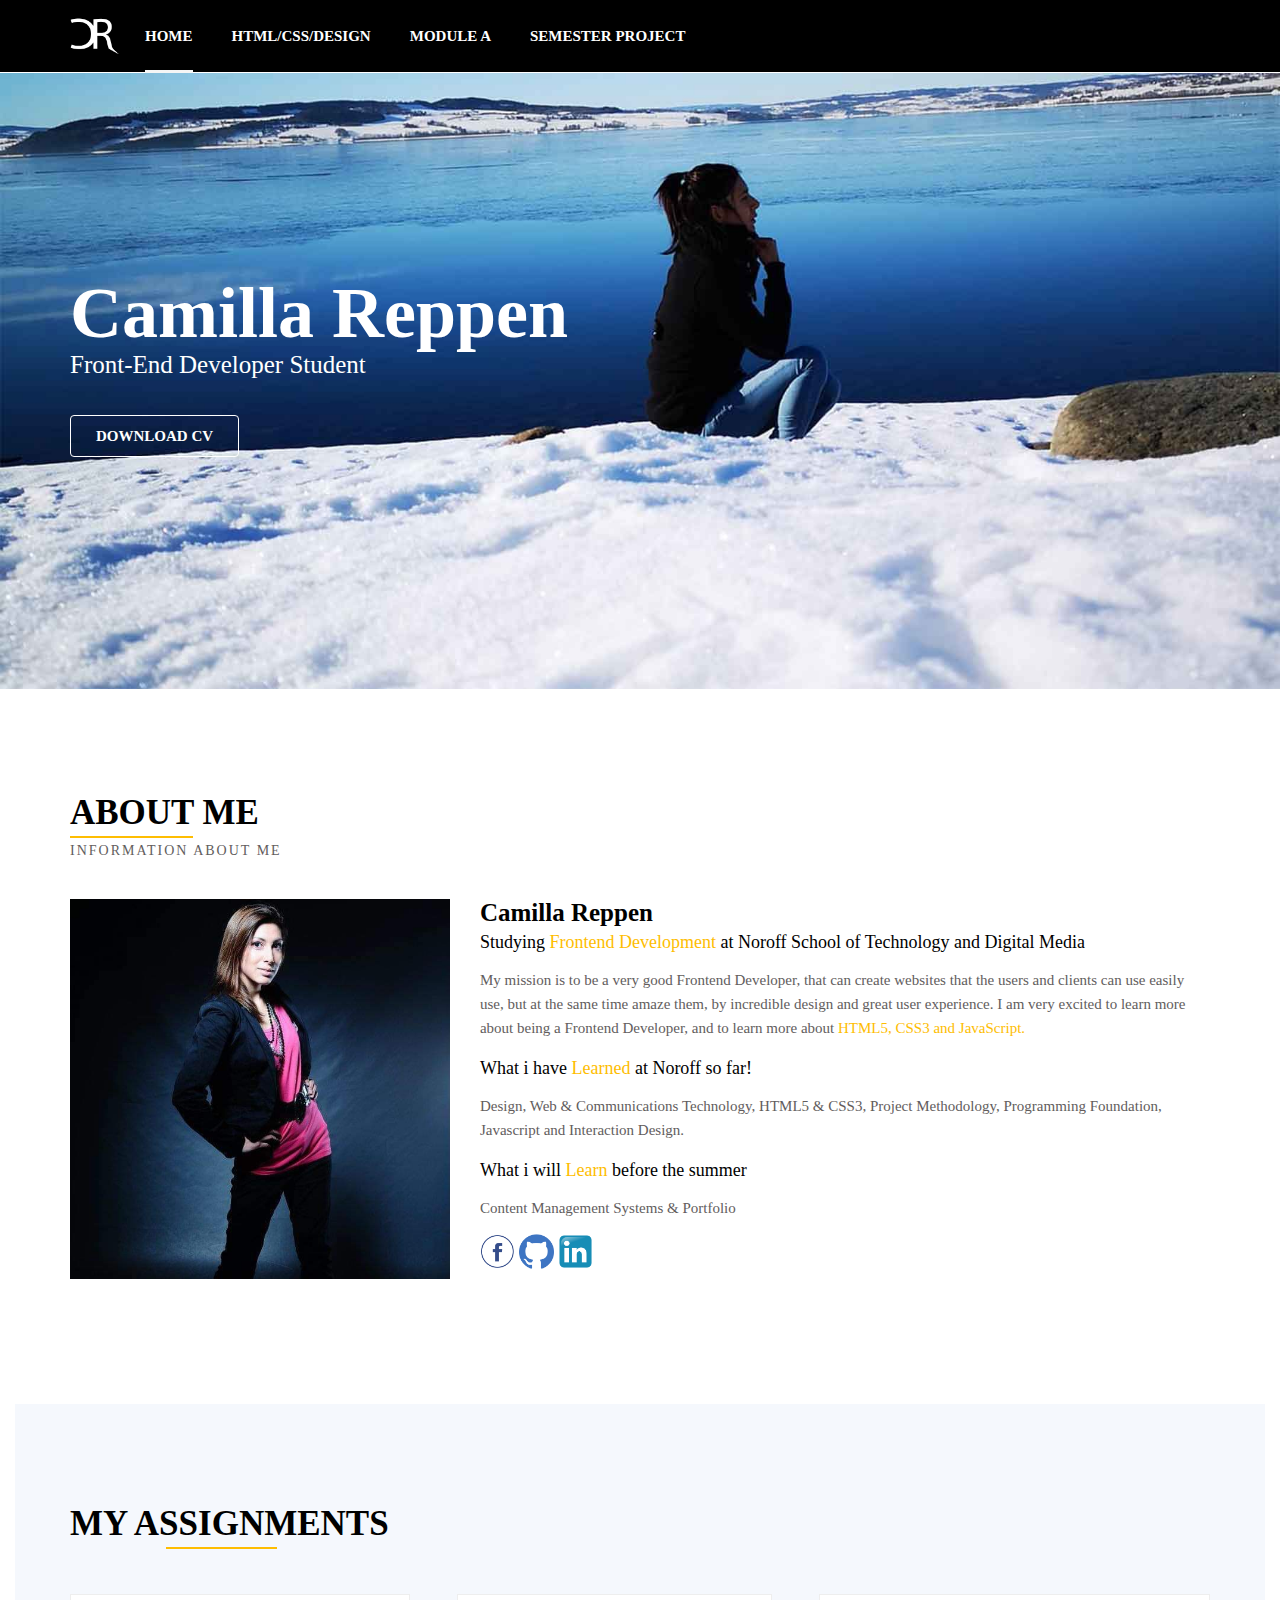
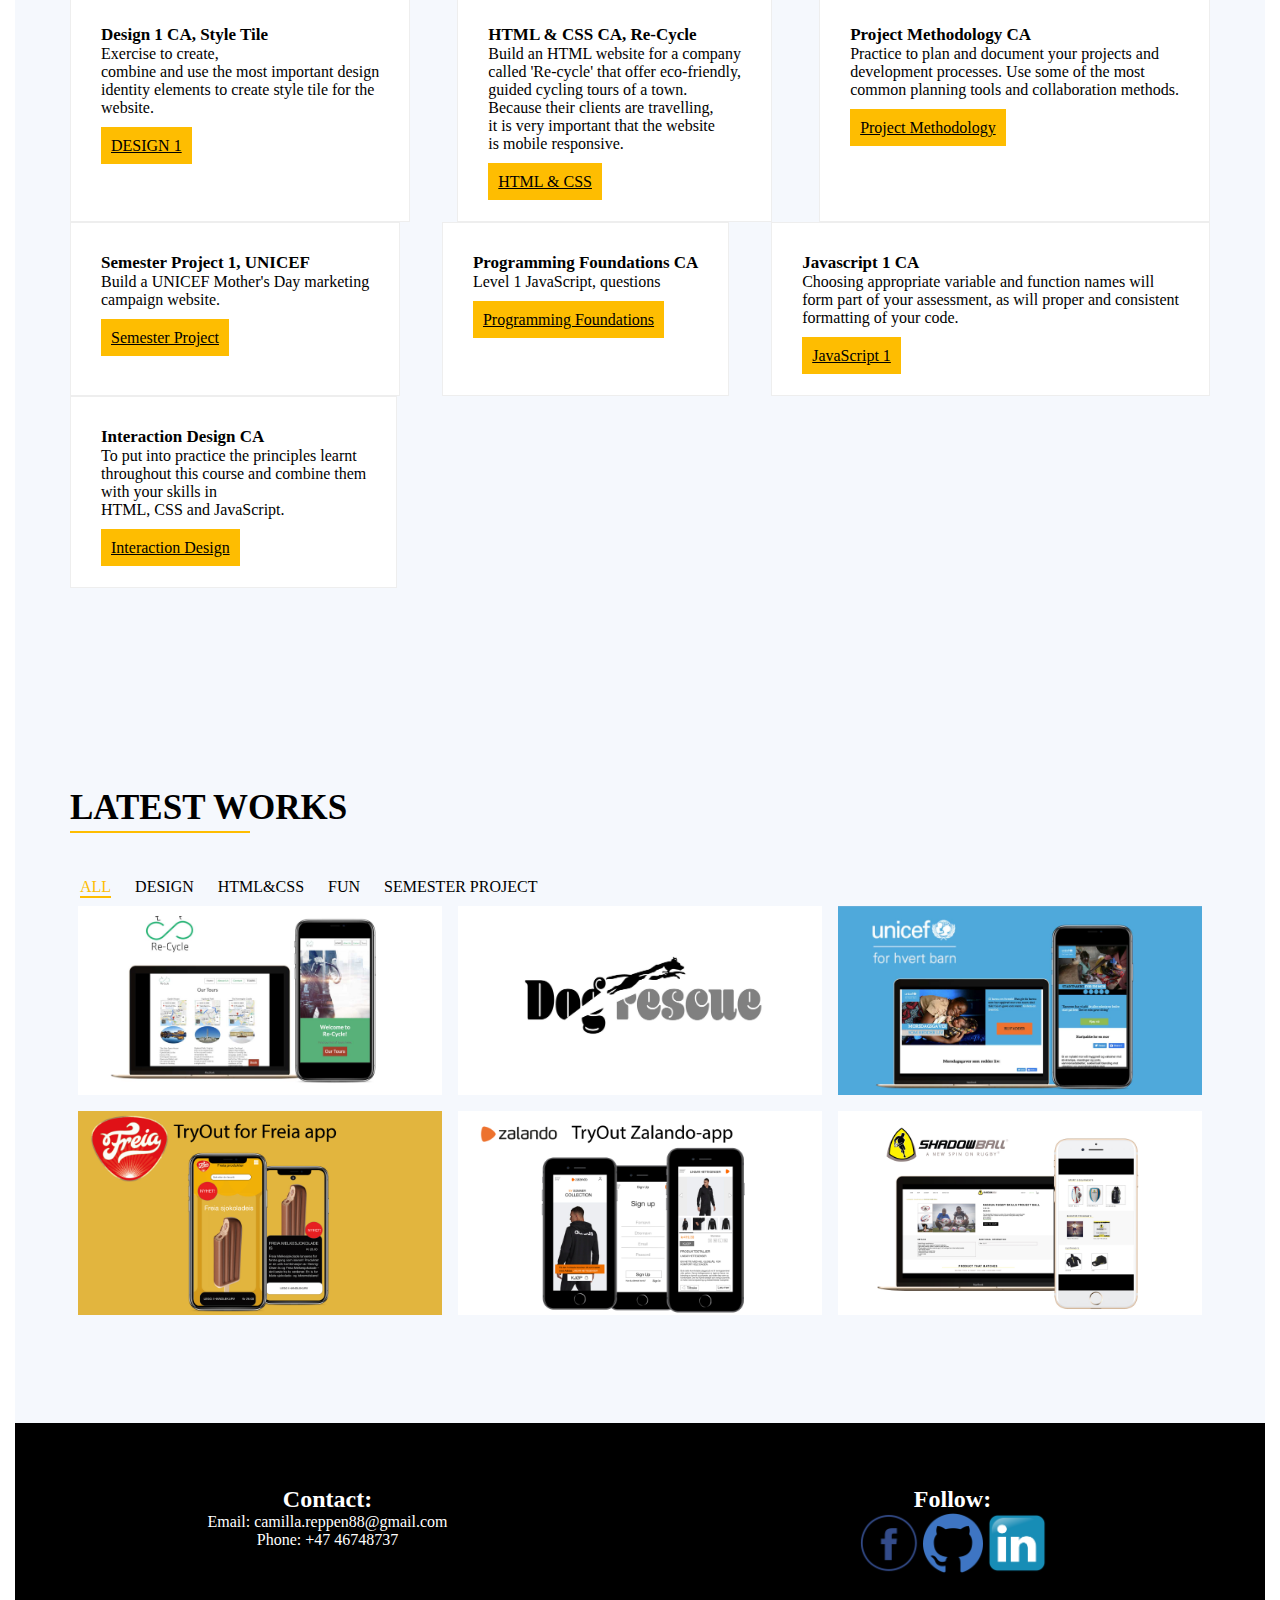
==== commit 0708276d: ".." ====
--- a/index.html
+++ b/index.html
@@ -40,7 +40,7 @@
         <div class="container">
             <div class="row full-screen">
                 <div class="home-content">
-                <div class="block">
+                    <div class="block">
                         <h1>Camilla Reppen</h1>
                         <h2>Front-End Developer Student</h2>
                         <div class="cv-btn">
@@ -85,13 +85,15 @@
                                 Project Methodology, Programming Foundation, Javascript and Interaction Design.
                             </p>
                             <br>
-                            <h6>What i will <span>Learn</span> for the summer</h6>
+                            <h6>What i will <span>Learn</span> before the summer</h6>
                             <p>Content Management Systems & Portfolio</p>
                             <div class="follow">
                                 <a href="https://www.facebook.com/camilla.reppen.7"><img
                                         src="images/iconfinder_facebook_313485.png"></a>
-                                <a href="https://github.com/camilla-design"><img src="images/iconfinder_Github_1298743.png"></a>
-                                <a href="https://www.linkedin.com/in/camilla-reppen-18156719b/"></a><img src="images/6891629_preview.png" width="120px">
+                                <a href="https://github.com/camilla-design"><img
+                                        src="images/iconfinder_Github_1298743.png"></a>
+                                <a href="https://www.linkedin.com/in/camilla-reppen-18156719b/"></a><img
+                                    src="images/6891629_preview.png" width="120px">
                             </div>
                         </div>
                     </div>
@@ -111,29 +113,67 @@
                 <div class="row">
                     <div class="assignments-content">
                         <div class="box">
-                            <h5>Design, HTML5, CSS3 and Project Methodology</h5>
-                            <p>Here is my daily assignments that we have<br> delivered during the weeks,
-                                you will find more<br> in my GitHub account.
-                            </p>
-                            <div class="buttons"><a href="html&css.html">DESIGN, HTML/CSS</a> </div>
-                        </div>
-                        <div class="box">
-                            <h5>Module Assignments</h5>
-                            <p>Here is my weekly assignments that we have<br> delivered during the end of the weeks,<br>
-                                you will find more in my GitHub account.
-                            </p>
-                            <div class="buttons"> <a href="module.html">MODULE ASSIGNEMENTS</a></div>
-                        </div>
-                        <div class="box">
-                            <h5>Semester project & Exam</h5>
-                            <p>Here is my semester project for UNICEF and <br>my exam project will also come here.
-                            </p>
-                            <div class="buttons"><a href="semester.html">SEMESTER PROJECT</a> </div>
-                        </div>
-                    </div>
-                </div>
-            </div>
-        </div>
+                            <h5>Design 1 CA, Style Tile</h5>
+                            <p>Exercise to create,<br> combine and use the most important design<br> identity elements
+                                to create style tile for the<br> website.
+                            </p>
+                            <div class="buttons"><a href="http://camilla-reppen.com/reppen/design1-ca.pdf">DESIGN 1</a>
+                            </div>
+                        </div>
+                        <div class="box">
+                            <h5>HTML & CSS CA, Re-Cycle</h5>
+                            <p>Build an HTML website for a company<br> called 'Re-cycle' that offer eco-friendly,<br>
+                                guided cycling tours of a town. <br>Because their clients are travelling,<br> it is very
+                                important that the website<br> is mobile responsive.
+                            </p>
+                            <div class="buttons"> <a href="http://camilla-reppen.com/reppen/recycle/">HTML & CSS</a>
+                            </div>
+                        </div>
+                        <div class="box">
+                            <h5>Project Methodology CA </h5>
+                            <p>Practice to plan and document your projects and<br> development processes. Use some of
+                                the most<br> common planning tools and collaboration methods.<br>
+                            </p>
+                            <div class="buttons"><a href="https://github.com/camilla-design/prog-found-ca.git">Project
+                                    Methodology</a> </div>
+                        </div>
+                        <div class="box">
+                            <h5>Semester Project 1, UNICEF </h5>
+                            <p>Build a UNICEF Mother's Day marketing <br>campaign website.<br>
+                            </p>
+                            <div class="buttons"><a href="http://camilla-reppen.com/reppen/UNICEF/index.html">Semester
+                                    Project</a> </div>
+                        </div>
+                        <div class="box">
+                            <h5>Programming Foundations CA</h5>
+                            <p>Level 1 JavaScript, questions
+                            </p>
+                            <div class="buttons"><a
+                                    href="https://github.com/camilla-design/prog-found-ca.git">Programming
+                                    Foundations</a> </div>
+                        </div>
+                        <div class="box">
+                            <h5>Javascript 1 CA</h5>
+                            <p>Choosing appropriate variable and function names will<br> form part of your assessment,
+                                as will proper and consistent<br> formatting of your code.
+                            </p>
+                            <div class="buttons"><a
+                                    href="https://github.com/camilla-design/javascript-1-ca.git">JavaScript 1</a> </div>
+                        </div>
+                        <div class="box">
+                            <h5>Interaction Design CA</h5>
+                            <p>To put into practice the principles learnt<br> throughout this course and combine them<br>
+                                with your skills in<br> HTML, CSS and JavaScript.
+                            </p>
+                            <div class="buttons"><a
+                                    href="http://camilla-reppen.com/reppen/ixd-course-assignment-camilla-design/home.html">Interaction
+                                    Design</a> </div>
+                        </div>
+                    </div>
+                </div>
+            </div>
+        </div>
+
         <!-- End My assignments-->
 
         <!-- Start portfolio Work-->
@@ -158,47 +198,56 @@
                         <div class="portfolio-gallery">
                             <div class="item" data-id="html&css">
                                 <div class="inner">
-                                <img src="images/re-cycle-image.jpg" alt="portfolio">
-                                <div class="overlay">
-                                    <span class="fa fa-plus">+</span>
-                                    <h4>HTML&CSS</h4>
-                                </div>
+                                    <img src="images/re-cycle-image.jpg" alt="portfolio">
+                                    <div class="overlay">
+                                        <span class="fa fa-plus">+</span>
+                                        <h4>HTML&CSS</h4>
+                                    </div>
                                 </div>
                             </div>
                             <div class="item" data-id="design">
                                 <div class="inner">
-                                <img src="images/dog-recue-logo.jpg" alt="portfolio">
-                                <div class="overlay">
-                                    <span class="fa fa-plus">+</span>
-                                    <h4>Design</h4>
-                                </div>
+                                    <img src="images/dog-recue-logo.jpg" alt="portfolio">
+                                    <div class="overlay">
+                                        <span class="fa fa-plus">+</span>
+                                        <h4>Design</h4>
+                                    </div>
                                 </div>
                             </div>
                             <div class="item" data-id="semesterproject">
                                 <div class="inner">
-                                <img src="images/image-unicef.jpg" alt="portfolio">
-                                <div class="overlay">
-                                    <span class="fa fa-plus">+</span>
-                                    <h4>Semester Project</h4>
-                                </div>
+                                    <img src="images/image-unicef.jpg" alt="portfolio">
+                                    <div class="overlay">
+                                        <span class="fa fa-plus">+</span>
+                                        <h4>Semester Project</h4>
+                                    </div>
                                 </div>
                             </div>
                             <div class="item" data-id="fun">
                                 <div class="inner">
-                                <img src="images/freia-app.jpg" alt="portfolio">
-                                <div class="overlay">
-                                    <span class="fa fa-plus">+</span>
-                                    <h4>Fun Tryout</h4>
-                                </div>
+                                    <img src="images/freia-app.jpg" alt="portfolio">
+                                    <div class="overlay">
+                                        <span class="fa fa-plus">+</span>
+                                        <h4>Fun Tryout</h4>
+                                    </div>
                                 </div>
                             </div>
                             <div class="item" data-id="fun">
                                 <div class="inner">
-                                <img src="images/zalando-app.jpg" alt="portfolio">
-                                <div class="overlay">
-                                    <span class="fa fa-plus">+</span>
-                                    <h4>Fun Tryout</h4>
-                                </div>
+                                    <img src="images/zalando-app.jpg" alt="portfolio">
+                                    <div class="overlay">
+                                        <span class="fa fa-plus">+</span>
+                                        <h4>Fun Tryout</h4>
+                                    </div>
+                                </div>
+                            </div>
+                            <div class="item" data-id="design">
+                                <div class="inner">
+                                    <img src="images/shadowball.jpg" alt="portfolio">
+                                    <div class="overlay">
+                                        <span class="fa fa-plus">+</span>
+                                        <h4>Design</h4>
+                                    </div>
                                 </div>
                             </div>
                         </div>
@@ -214,7 +263,7 @@
         </div>
 
         <!-- End lightbox-->
-       
+
         <footer>
             <div class="footer">
                 <div class="footer-contact">
@@ -227,11 +276,12 @@
                     <a href="https://www.facebook.com/camilla.reppen.7"><img
                             src="images/iconfinder_facebook_313485.png"></a>
                     <a href="https://github.com/camilla-design"><img src="images/iconfinder_Github_1298743.png"></a>
-                    <a href="https://www.linkedin.com/in/camilla-reppen-18156719b/"></a><img src="images/6891629_preview.png" width="120px">
+                    <a href="https://www.linkedin.com/in/camilla-reppen-18156719b/"></a><img
+                        src="images/6891629_preview.png" width="120px">
                 </div>
             </div>
         </footer>
-       
+
 
         <script src="script.js"></script>
 
--- a/css/style.css
+++ b/css/style.css
@@ -14,7 +14,7 @@
     flex-wrap: wrap;
 }
 header {
-    position: absolute;
+    background-color: black;
     left: 0px;
     right: 0px;
     border-bottom: 1px solid white;
@@ -32,12 +32,11 @@
     font-weight: 600;
     color: #ffffff;
     text-transform: uppercase;
-    position: relative;
+    position: absolute;
+    top: 17px;
 }
 header .navbar ul {
     list-style: none;
-    padding: 0;
-    margin: 0;
 }
 header .navbar ul li {
     display: inline-block;
@@ -381,50 +380,6 @@
     display: block;
 }
 
-/* Assignments */
-.daysAssigments a {
-    background-color: #febd01;
-    color: black;
-    padding: 5px;
-}
-.daysAssigments h5 {
-    margin-bottom: 5%;
-    font-size: 20px;
-}
-.daysAssigments p {
-    margin-top: 5%;
-}
-.assignment-text h1 {
-    display: inline-block;
-    font-size: 35px;
-    text-transform: uppercase;
-    font-weight: 700;
-    margin: 0 0 5px;
-    color: black;
-    position: relative;
-    padding-bottom: 5px;
-    margin-top: 30%;
-}
-.assignment-text .section-title h1:before {
-    content: '';
-    left: 0;
-    position: absolute;
-    height: 2px;
-    right: 35%;
-    background-color: #febd01;
-    bottom: 0px;
-}
-.assignment-text h6 span {
-    color: #febd01;
-}
-.assignment-text h6 {
-    font-size: 16px;
-}
-.daysAssigments a:hover {
-    color: #febd01;
-    background-color: black;
-}
-
 .footer {
     display: flex;
     flex-direction: row;
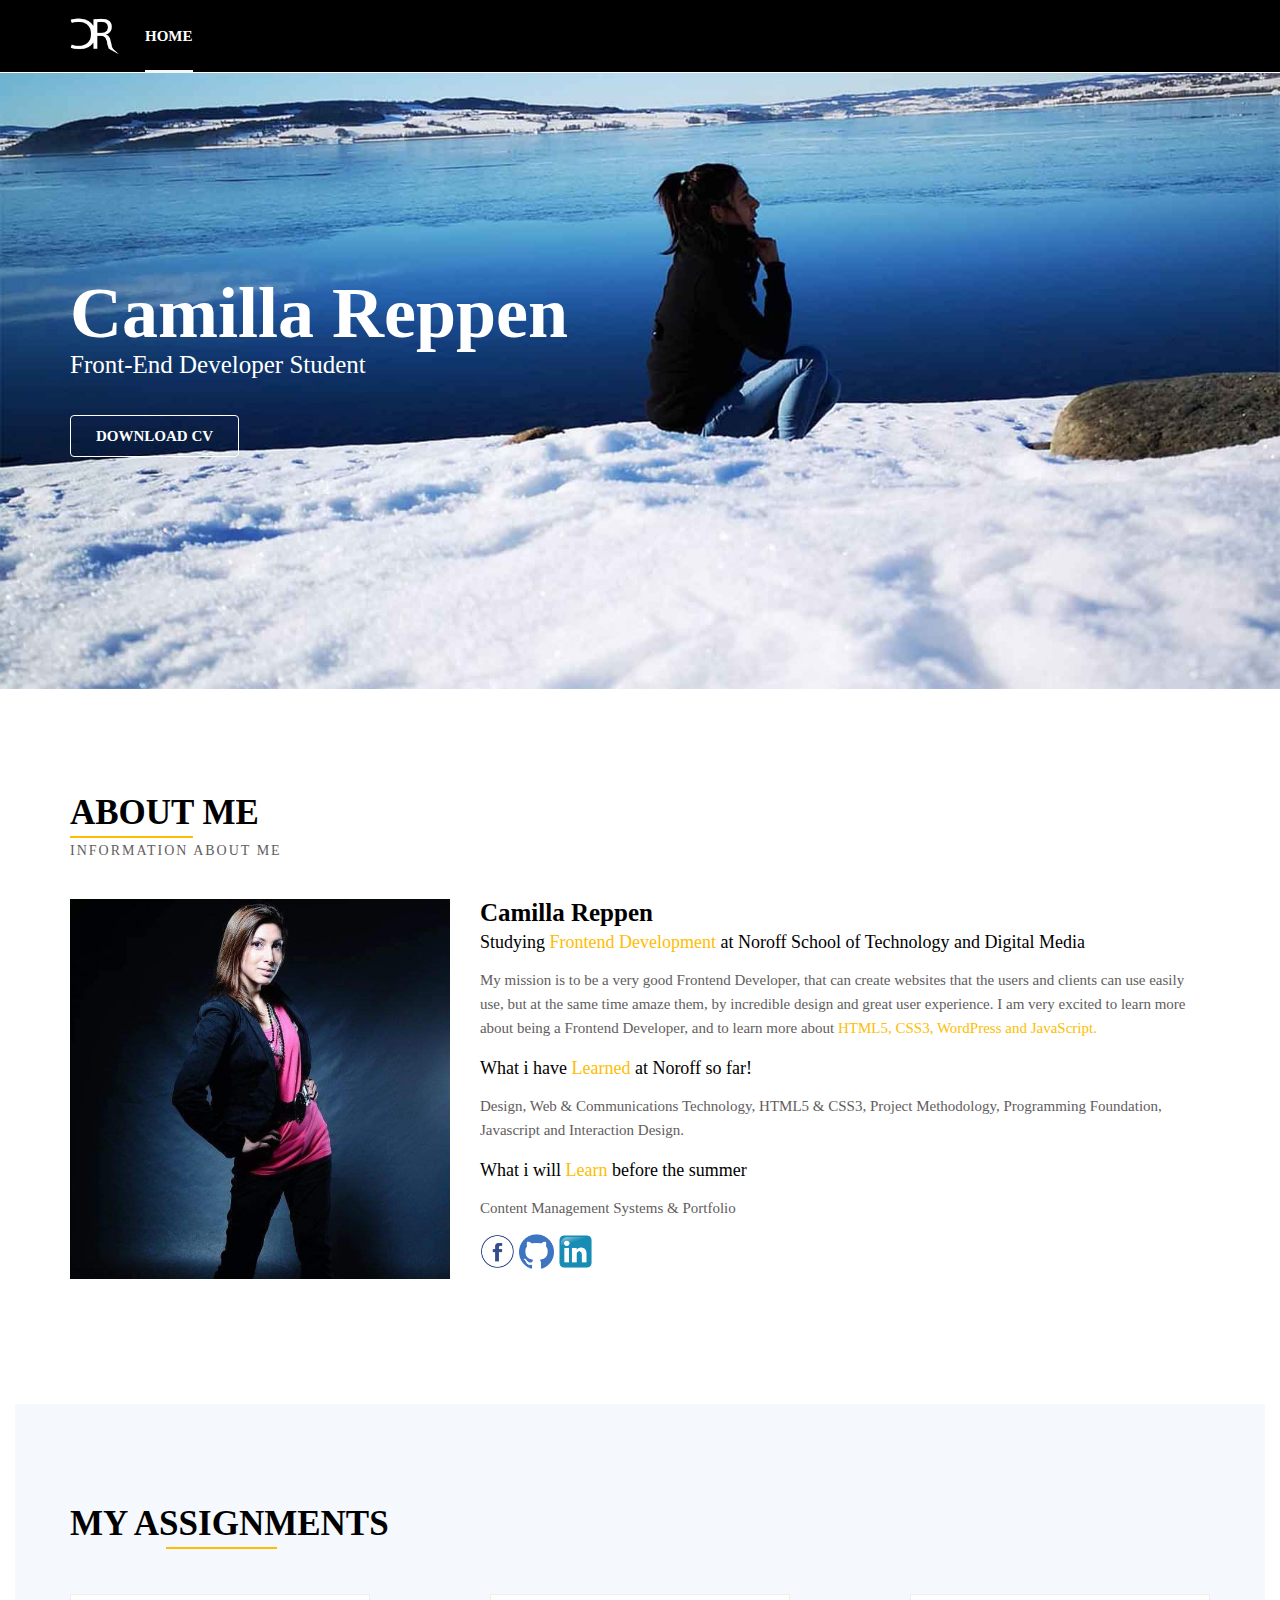
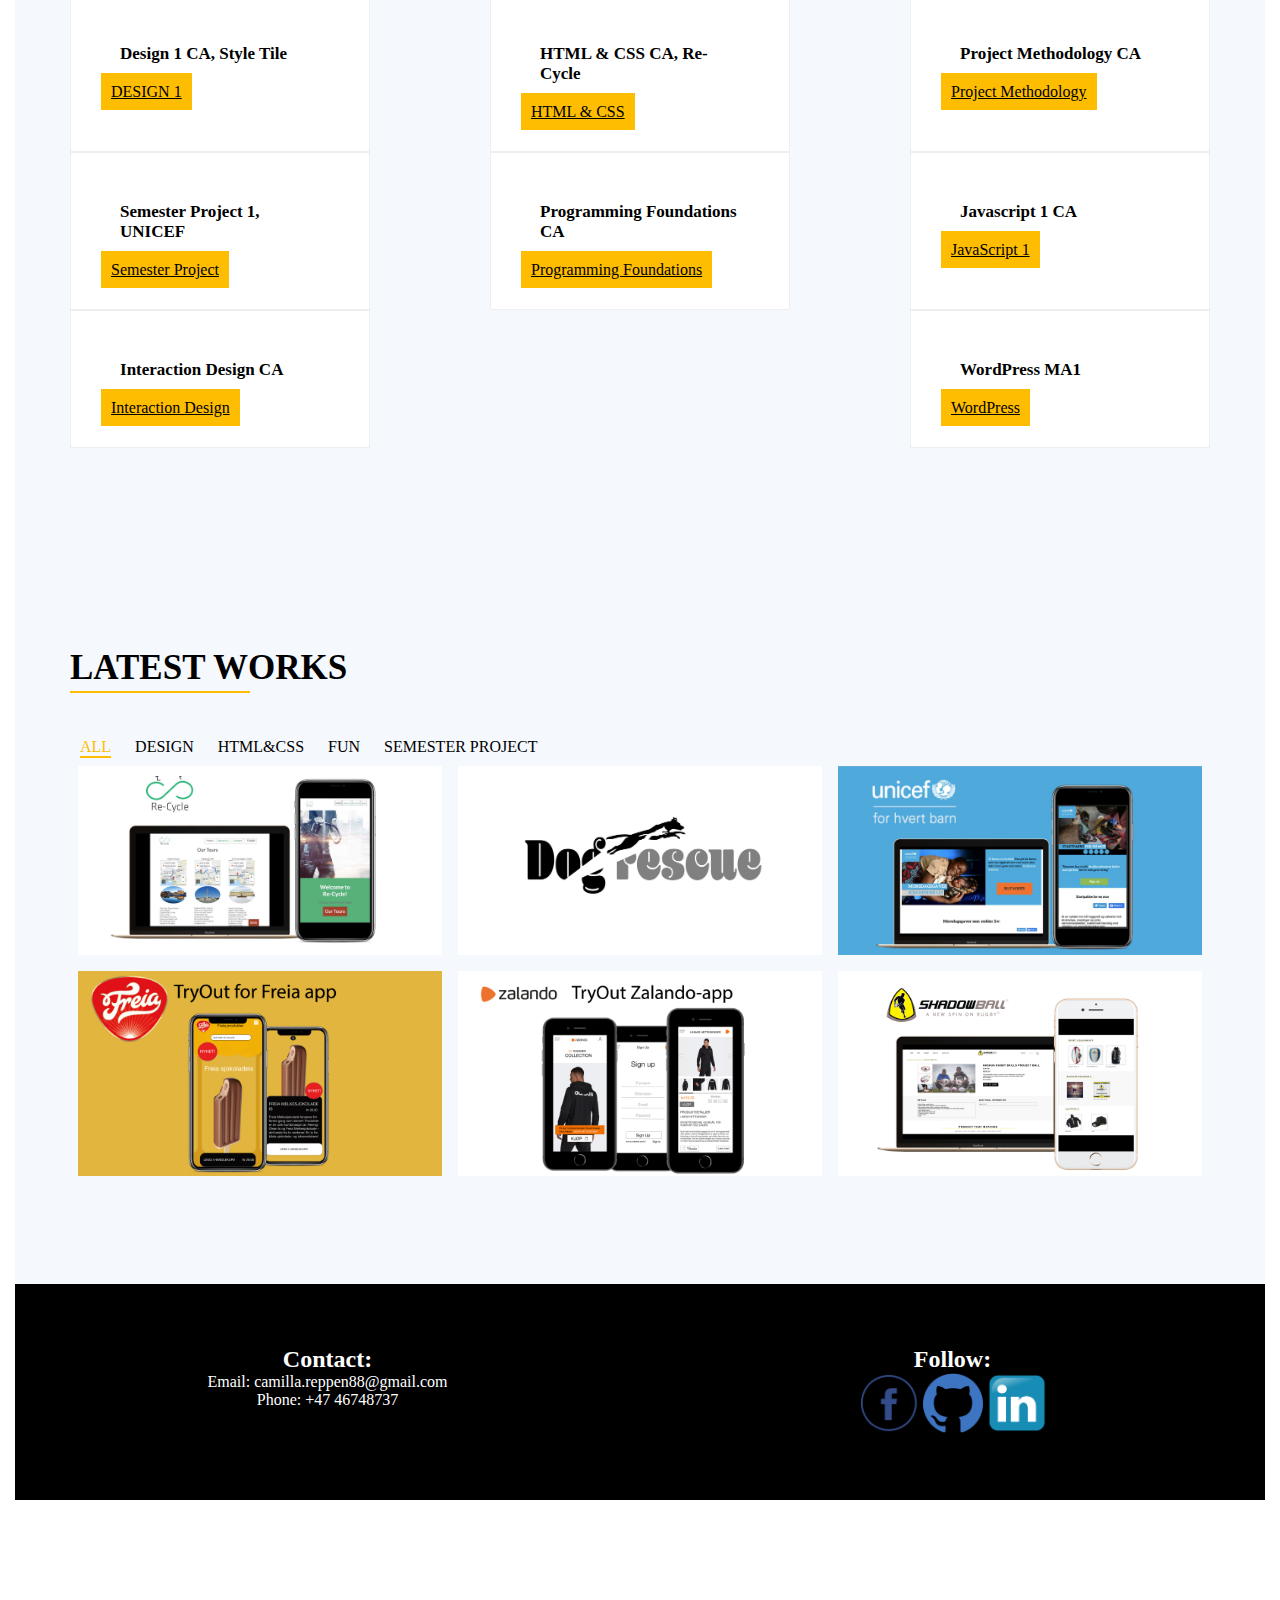
==== commit fadf0bec: "done" ====
--- a/index.html
+++ b/index.html
@@ -22,9 +22,6 @@
                 <div class="navbar">
                     <ul>
                         <li><a href="index.html" class="active">Home</a></li>
-                        <li><a href="html&css.html">HTML/CSS/DESIGN</a></li>
-                        <li><a href="module.html">Module A</a></li>
-                        <li><a href="semester.html">Semester Project</a></li>
                     </ul>
                 </div>
             </div>
@@ -77,7 +74,7 @@
                                 websites that the users and clients can use easily use, but at the same time
                                 amaze them, by incredible design and great user experience. I
                                 am very excited to learn more about being a Frontend Developer, and to learn more about
-                                <span>HTML5, CSS3 and JavaScript.</span> </p>
+                                <span>HTML5, CSS3, WordPress and JavaScript.</span> </p>
                             <br>
                             <h6>What i have <span>Learned</span> at Noroff so far!
                             </h6>
@@ -114,60 +111,46 @@
                     <div class="assignments-content">
                         <div class="box">
                             <h5>Design 1 CA, Style Tile</h5>
-                            <p>Exercise to create,<br> combine and use the most important design<br> identity elements
-                                to create style tile for the<br> website.
-                            </p>
                             <div class="buttons"><a href="http://camilla-reppen.com/reppen/design1-ca.pdf">DESIGN 1</a>
                             </div>
                         </div>
                         <div class="box">
                             <h5>HTML & CSS CA, Re-Cycle</h5>
-                            <p>Build an HTML website for a company<br> called 'Re-cycle' that offer eco-friendly,<br>
-                                guided cycling tours of a town. <br>Because their clients are travelling,<br> it is very
-                                important that the website<br> is mobile responsive.
-                            </p>
                             <div class="buttons"> <a href="http://camilla-reppen.com/reppen/recycle/">HTML & CSS</a>
                             </div>
                         </div>
                         <div class="box">
                             <h5>Project Methodology CA </h5>
-                            <p>Practice to plan and document your projects and<br> development processes. Use some of
-                                the most<br> common planning tools and collaboration methods.<br>
-                            </p>
                             <div class="buttons"><a href="https://github.com/camilla-design/prog-found-ca.git">Project
                                     Methodology</a> </div>
                         </div>
                         <div class="box">
                             <h5>Semester Project 1, UNICEF </h5>
-                            <p>Build a UNICEF Mother's Day marketing <br>campaign website.<br>
-                            </p>
                             <div class="buttons"><a href="http://camilla-reppen.com/reppen/UNICEF/index.html">Semester
                                     Project</a> </div>
                         </div>
                         <div class="box">
                             <h5>Programming Foundations CA</h5>
-                            <p>Level 1 JavaScript, questions
-                            </p>
                             <div class="buttons"><a
                                     href="https://github.com/camilla-design/prog-found-ca.git">Programming
                                     Foundations</a> </div>
                         </div>
                         <div class="box">
                             <h5>Javascript 1 CA</h5>
-                            <p>Choosing appropriate variable and function names will<br> form part of your assessment,
-                                as will proper and consistent<br> formatting of your code.
-                            </p>
                             <div class="buttons"><a
                                     href="https://github.com/camilla-design/javascript-1-ca.git">JavaScript 1</a> </div>
                         </div>
                         <div class="box">
                             <h5>Interaction Design CA</h5>
-                            <p>To put into practice the principles learnt<br> throughout this course and combine them<br>
-                                with your skills in<br> HTML, CSS and JavaScript.
-                            </p>
-                            <div class="buttons"><a
-                                    href="http://camilla-reppen.com/reppen/ixd-course-assignment-camilla-design/home.html">Interaction
+                            <div class="buttons"><a
+                                    href="http://camilla-reppen.com/reppen/ixd-course-assignment-camilla-design/detailPage.html">Interaction
                                     Design</a> </div>
+                        </div>
+                        <div class="box">
+                            <h5>WordPress MA1</h5>
+                            <div class="buttons"><a
+                                    href="http://camilla-reppen.com/reppen/flower_power/">WordPress
+                                </a> </div>
                         </div>
                     </div>
                 </div>
--- a/css/style.css
+++ b/css/style.css
@@ -207,6 +207,7 @@
     padding: 100px 0px;
     margin-top: 10%;
 }
+
 .assignments .section-title h1:before {
     left: 30%;
 }
@@ -222,15 +223,13 @@
     padding: 30px;
     flex: 0 0 calc(33.33% -20px);
     border: 1px solid #eeeeee;
+    width: 300px;
 }
 .assignments .assignments-content .box h5 {
     font-size: 17px;
     font-weight: 600;
     color: #000000;
-    margin: 0;
-}
-.assignments .assignments-content .box p {
-    margin-bottom: 20px;
+    margin: 8%;
 }
 .buttons a {
     background-color: #febd01;
